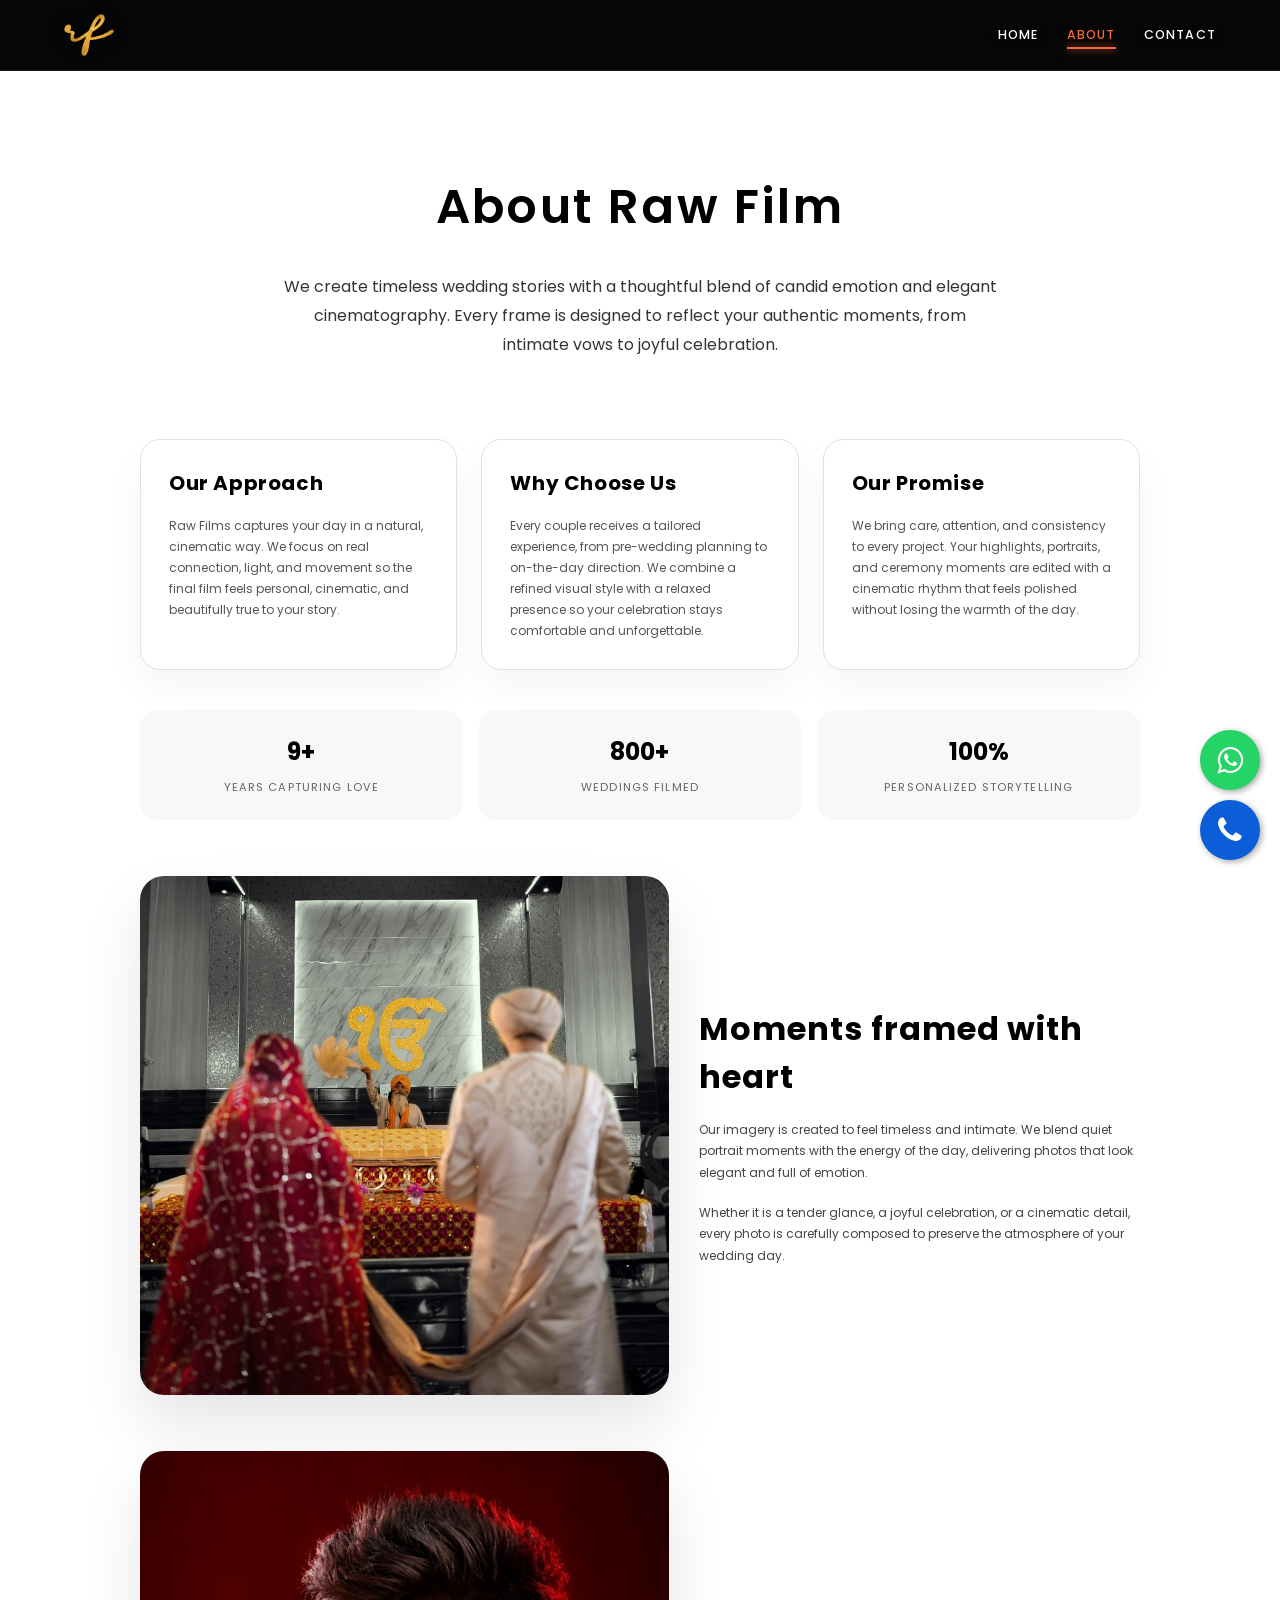
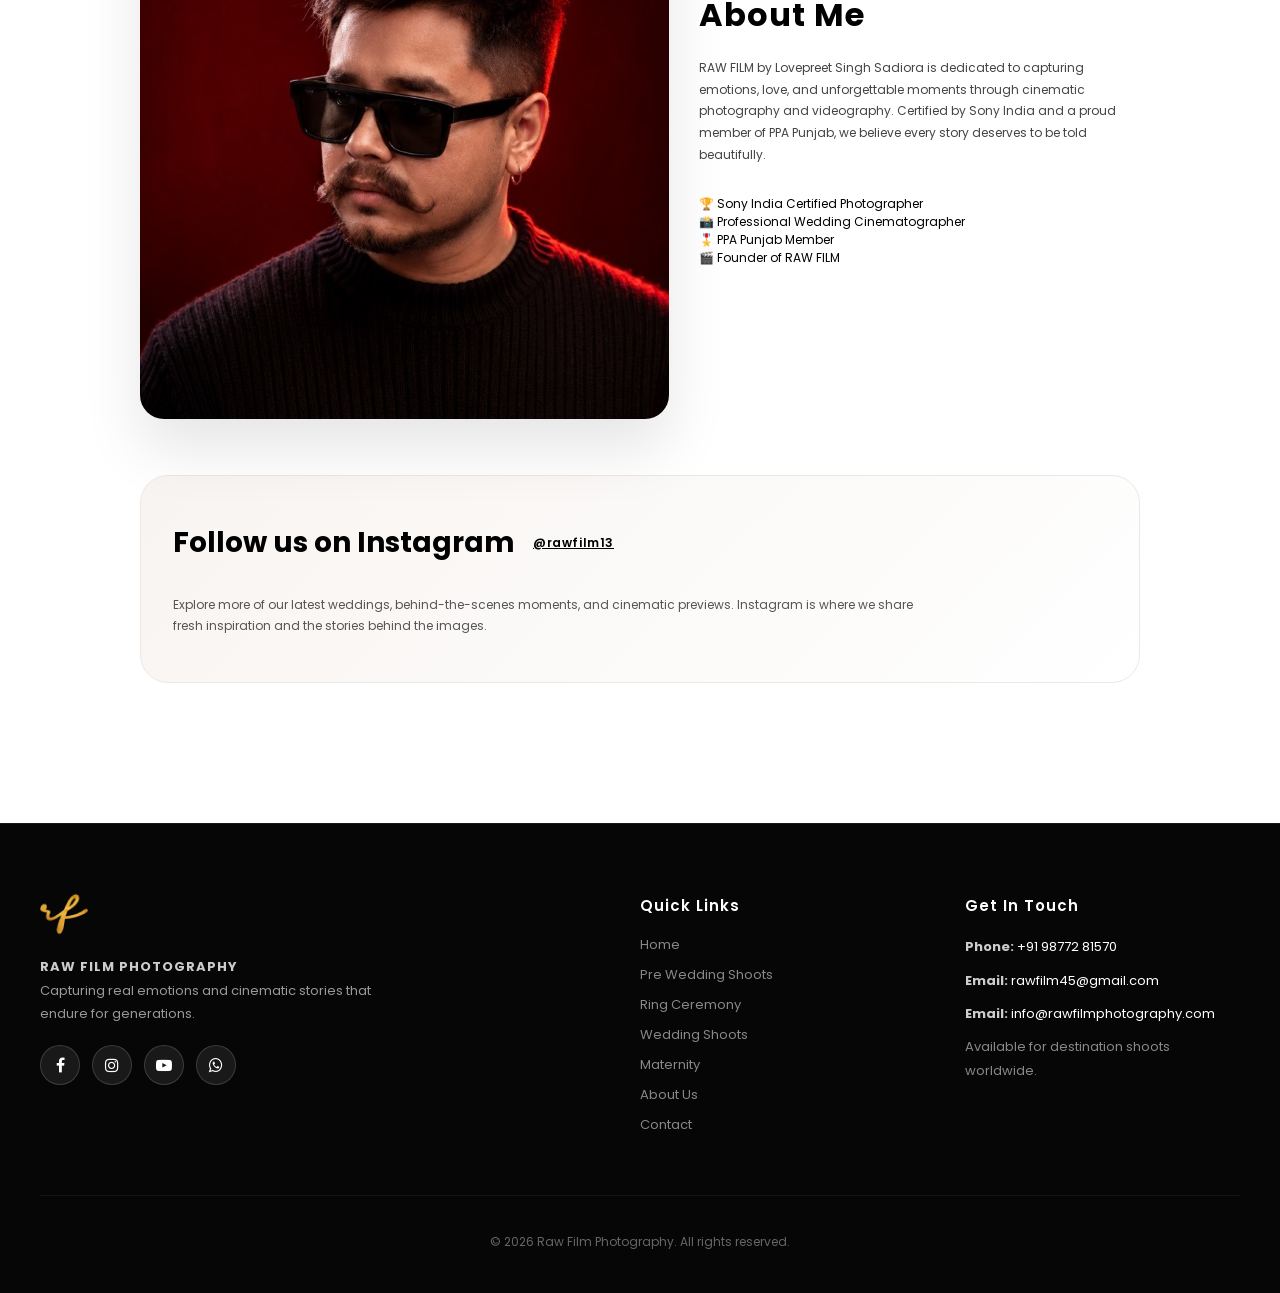
==== about.html @ 1a23ab79 "Update website with responsive design, modular header, footer and booking form" ====
<!DOCTYPE html>
<html lang="en">

<head>
    <meta charset="UTF-8">
    <meta name="viewport" content="width=device-width, initial-scale=1.0">
    <title>About</title>

    <link rel="stylesheet" href="/css/details.css">
    <link rel="stylesheet" href="https://cdnjs.cloudflare.com/ajax/libs/font-awesome/4.7.0/css/font-awesome.min.css" crossorigin="anonymous">
    <style>
        main {
            margin: 0 auto;
            max-width: 1000px;
            padding: 40px 20px 80px;
        }

        header nav {
            display: flex;
            justify-content: space-between;
        }

        .hero {
            display: grid;
            gap: 30px;
            padding: 60px 0 40px;
            text-align: center;
        }

        .hero h1 {
            margin: 0;
            font-size: 3rem;
            letter-spacing: 0.05em;
        }

        .hero p {
            max-width: 720px;
            margin: 0 auto;
            font-size: 1rem;
            line-height: 1.8;
            color: #333;
        }

        .hero strong {
            color: #000;
        }

        .about-grid {
            display: grid;
            gap: 24px;
            grid-template-columns: repeat(auto-fit, minmax(250px, 1fr));
            margin-top: 40px;
        }

        .card {
            border: 1px solid #e2e2e2;
            border-radius: 20px;
            padding: 28px;
            background: #fff;
            box-shadow: 0 18px 40px rgb(0 0 0 / 4%);
        }

        .card h2 {
            margin-top: 0;
            font-size: 1.25rem;
            letter-spacing: 0.03em;
        }

        .card p {
            margin: 16px 0 0;
            color: #555;
            line-height: 1.75;
        }

        .stats {
            display: grid;
            gap: 16px;
            grid-template-columns: repeat(3, minmax(80px, 1fr));
            margin-top: 40px;
        }

        .stat {
            background: #f8f8f8;
            border-radius: 18px;
            padding: 24px 18px;
            text-align: center;
        }

        .stat strong {
            display: block;
            font-size: 1.5rem;
            color: #000;
        }

        .stat span {
            display: block;
            margin-top: 10px;
            color: #666;
            text-transform: uppercase;
            letter-spacing: 0.1em;
            font-size: 0.7rem;
        }

        .photo-highlight {
            display: grid;
            gap: 30px;
            align-items: center;
            grid-template-columns: 1.2fr 1fr;
            margin-top: 56px;
        }

        .photo-highlight img {
            width: 100%;
            border-radius: 24px;
            object-fit: cover;
            min-height: 420px;
            box-shadow: 0 30px 60px rgb(0 0 0 / 10%);
        }

        .photo-copy {
            display: grid;
            gap: 18px;
        }

        .photo-copy h2 {
            margin: 0;
            font-size: 2rem;
            letter-spacing: 0.03em;
        }

        .photo-copy p {
            margin: 0;
            color: #444;
            line-height: 1.8;
        }

        .instagram {
            display: grid;
            gap: 30px;
            padding: 46px 32px;
            margin-top: 56px;
            border-radius: 28px;
            background: linear-gradient(135deg, #f8f4f1 0%, #fff 100%);
            border: 1px solid #ece8e4;
        }

        .instagram .insta-header {
            display: flex;
            gap: 18px;
            align-items: center;
            flex-wrap: wrap;
        }

        .instagram .insta-header h2 {
            margin: 0;
            font-size: 1.75rem;
        }

        .instagram .insta-header a {
            color: #000;
            font-weight: 600;
            letter-spacing: 0.05em;
        }

        .instagram p {
            margin: 0;
            color: #555;
            line-height: 1.75;
            max-width: 760px;
        }

        @media (max-width: 900px) {
            .photo-highlight {
                grid-template-columns: 1fr;
            }
        }

        @media (max-width: 720px) {
            .hero h1 {
                font-size: 2.4rem;
            }
        }
    </style>
</head>

<body>
    <!-- Global Header Component (Single Line) -->
    <div id="site-header"></div>
    <script src="/header.js"></script>

    <main>
        <section class="hero">
            <h1>About Raw Film</h1>
            <p>We create timeless wedding stories with a thoughtful blend of candid emotion and elegant cinematography.
                Every frame is designed to reflect your authentic moments, from intimate vows to joyful celebration.</p>
        </section>

        <div class="about-grid">
            <article class="card">
                <h2>Our Approach</h2>
                <p>Raw Films captures your day in a natural, cinematic way. We focus on real connection, light, and
                    movement so the final film feels personal, cinematic, and beautifully true to your story.</p>
            </article>
            <article class="card">
                <h2>Why Choose Us</h2>
                <p>Every couple receives a tailored experience, from pre-wedding planning to on-the-day direction. We
                    combine a refined visual style with a relaxed presence so your celebration stays comfortable and
                    unforgettable.</p>
            </article>
            <article class="card">
                <h2>Our Promise</h2>
                <p>We bring care, attention, and consistency to every project. Your highlights, portraits, and ceremony
                    moments are edited with a cinematic rhythm that feels polished without losing the warmth of the day.
                </p>
            </article>
        </div>

        <section class="stats">
            <div class="stat">
                <strong>9+</strong>
                <span>Years capturing love</span>
            </div>
            <div class="stat">
                <strong>800+</strong>
                <span>Weddings filmed</span>
            </div>
            <div class="stat">
                <strong>100%</strong>
                <span>Personalized storytelling</span>
            </div>
        </section>

        <section class="photo-highlight">
            <img src="/image/about.jpeg" alt="Wedding photography highlight">
            <div class="photo-copy">
                <h2>Moments framed with heart</h2>
                <p>Our imagery is created to feel timeless and intimate. We blend quiet portrait moments with the energy
                    of the day, delivering photos that look elegant and full of emotion.</p>
                <p>Whether it is a tender glance, a joyful celebration, or a cinematic detail, every photo is carefully
                    composed to preserve the atmosphere of your wedding day.</p>
            </div>
        </section>
        <section class="photo-highlight">
            <img src="/image/me.jpeg" alt="Me">
            <div class="photo-copy">
                <h2>About Me</h2>
                <p>RAW FILM by Lovepreet Singh Sadiora is dedicated to capturing emotions, love, and unforgettable
                    moments through cinematic photography and videography. Certified by Sony India and a proud member of
                    PPA Punjab, we believe every story deserves to be told beautifully.</p>
                <ul style="list-style-type: none; padding: 0;">
                    <li>🏆 Sony India Certified Photographer</li>
                    <li>📸 Professional Wedding Cinematographer</li>
                    <li>🎖️ PPA Punjab Member</li>
                    <li>🎬 Founder of RAW FILM</li>
                </ul>
            </div>
        </section>

        <section class="instagram">
            <div class="insta-header">
                <h2>Follow us on Instagram</h2>
                <a href="https://www.instagram.com/rawfilm13" target="_blank" rel="noreferrer">@rawfilm13</a>
            </div>
            <p>Explore more of our latest weddings, behind-the-scenes moments, and cinematic previews. Instagram is
                where we share fresh inspiration and the stories behind the images.</p>
        </section>
    </main>

    <!-- Global Footer Component (Single Line) -->
    <div id="site-footer"></div>
    <script src="/footer.js"></script>
</body>

</html>
---- css/details.css ----
@import url('https://fonts.googleapis.com/css2?family=Poppins:ital,wght@0,100;0,200;0,300;0,400;0,500;0,600;0,700;0,800;0,900;1,100;1,200;1,300;1,400;1,500;1,600;1,700;1,800;1,900&display=swap');

body {
    margin: 0;
    color: black;
    font-family: Poppins;
    font-size: 12px;
}

/* Global Header is styled dynamically by header.js */

main {
    margin: 0px 20px;
}

main h1 {
    text-align: center;
    font-size: 35px;
    font-weight: 600;
}

main .photos {
    columns: 3 300px;
}

main .photos img {
    width: 100%;
    margin-bottom: 1em;
}

/* Footer */
.site-footer {
    background-color: #060606;
    border-top: 1px solid rgba(255, 255, 255, 0.08);
    color: #888;
    padding: 70px 20px 30px;
    position: relative;
    z-index: 10;
    margin-top: 60px;
}

.footer-container {
    max-width: 1200px;
    margin: 0 auto;
    display: grid;
    grid-template-columns: 2fr 1fr 1fr;
    gap: 50px;
    margin-bottom: 50px;
}

.footer-logo {
    height: 40px;
    margin-bottom: 16px;
    mix-blend-mode: normal;
}

.footer-tagline {
    line-height: 1.7;
    font-size: 13px;
    max-width: 360px;
    color: #999;
}

.footer-tagline strong {
    color: #fff;
    letter-spacing: 1px;
}

.footer-col h4 {
    color: #fff;
    font-size: 15px;
    letter-spacing: 1px;
    margin: 0 0 18px;
    font-weight: 600;
}

.footer-col ul {
    list-style: none;
    padding: 0;
    margin: 0;
}

.footer-col ul li {
    margin-bottom: 10px;
}

.footer-col ul li a {
    color: #888;
    text-decoration: none;
    font-size: 13px;
    transition: color 0.2s ease;
}

.footer-col ul li a:hover {
    color: #f1683a;
}

.footer-col p {
    font-size: 13px;
    line-height: 1.8;
    margin: 0 0 10px;
}

.footer-col p strong {
    color: #ccc;
}

.footer-socials {
    display: flex;
    align-items: center;
    gap: 12px;
    margin-top: 20px;
}

.footer-socials a {
    display: inline-flex;
    align-items: center;
    justify-content: center;
    width: 38px;
    height: 38px;
    background: rgba(255, 255, 255, 0.08);
    border: 1px solid rgba(255, 255, 255, 0.15);
    border-radius: 50%;
    color: #ffffff;
    font-size: 16px;
    text-decoration: none;
    transition: all 0.3s ease;
}

.footer-socials a:hover {
    background: #f1683a;
    border-color: #f1683a;
    color: #ffffff;
    transform: translateY(-3px);
    box-shadow: 0 6px 15px rgba(241, 104, 58, 0.45);
}

.footer-bottom {
    max-width: 1200px;
    margin: 0 auto;
    padding-top: 25px;
    border-top: 1px solid rgba(255, 255, 255, 0.05);
    text-align: center;
    font-size: 12px;
    color: #666;
}

@media (max-width: 768px) {
    /* Footer Mobile Centered */
    .site-footer {
        text-align: center;
    }
    .footer-container {
        grid-template-columns: 1fr;
        gap: 35px;
        text-align: center;
    }
    .footer-col {
        display: flex;
        flex-direction: column;
        align-items: center;
        text-align: center;
    }
    .footer-logo {
        margin: 0 auto 16px;
    }
    .footer-tagline {
        margin: 0 auto;
        text-align: center;
    }
    .footer-socials {
        justify-content: center;
        margin: 16px auto 0;
    }
    .footer-col ul {
        text-align: center;
        padding: 0;
    }
    .footer-col ul li {
        text-align: center;
    }
    .footer-col p {
        text-align: center;
    }
    .footer-bottom {
        text-align: center;
    }

    .float {
        width: 52px;
        height: 52px;
        font-size: 26px;
        right: 16px;
    }
    .float-whatsapp {
        bottom: 95px;
    }
    .float-call {
        bottom: 30px;
    }
    .my-float {
        line-height: 52px;
    }
}

/* Floating Action Buttons */
.float {
    position: fixed;
    right: 20px;
    width: 60px;
    height: 60px;
    border-radius: 50%;
    text-align: center;
    font-size: 30px;
    background: #25d366;
    box-shadow: 2px 2px 6px rgba(0, 0, 0, 0.35);
    z-index: 99999;
    display: flex;
    align-items: center;
    justify-content: center;
    text-decoration: none;
}

.float i {
    color: #ffffff !important;
}

.float-whatsapp {
    bottom: 110px;
    background: #25d366;
}

.float-call {
    bottom: 40px;
    background: #0b5ed7;
}

.my-float {
    line-height: 60px;
}

.bounce {
    animation: bounce 2s infinite;
}

@keyframes bounce {
    0%, 20%, 50%, 80%, 100% {
        transform: translateY(0);
    }
    40% {
        transform: translateY(-16px);
    }
    60% {
        transform: translateY(-10px);
    }
}
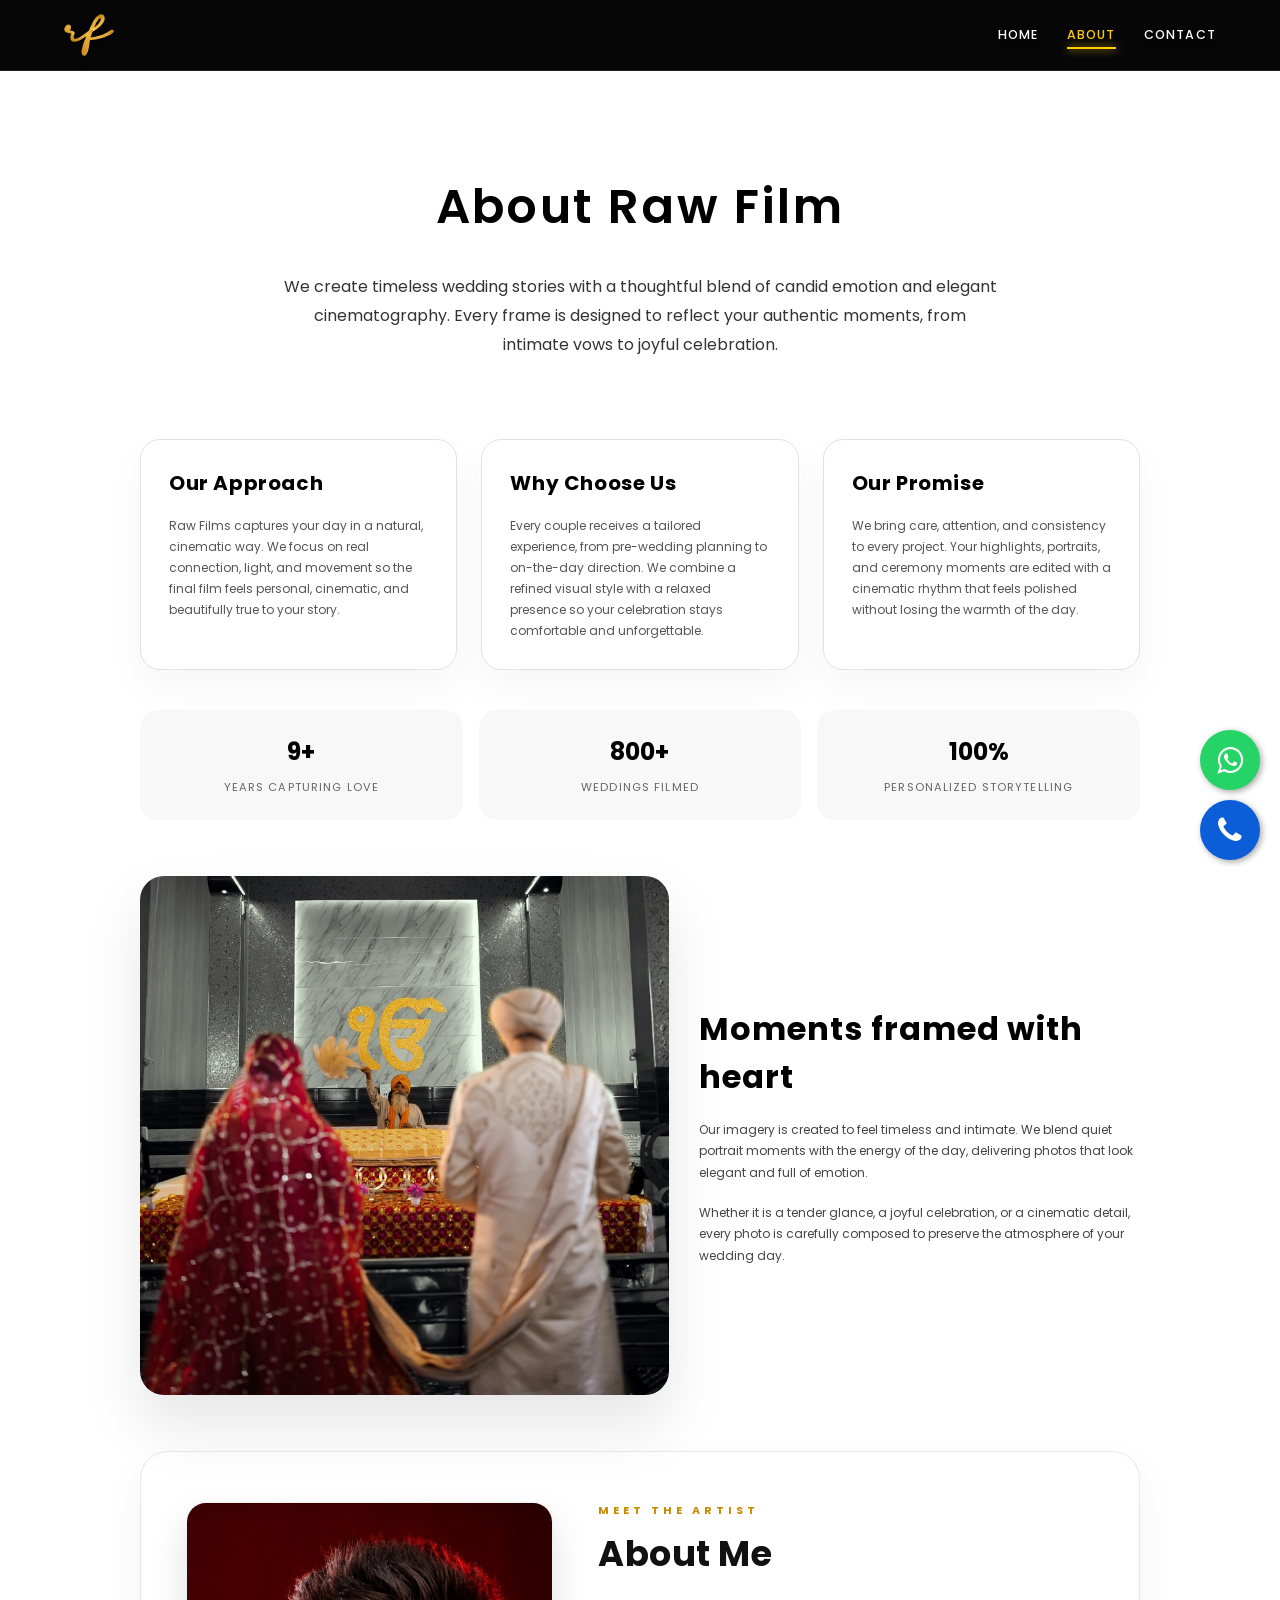
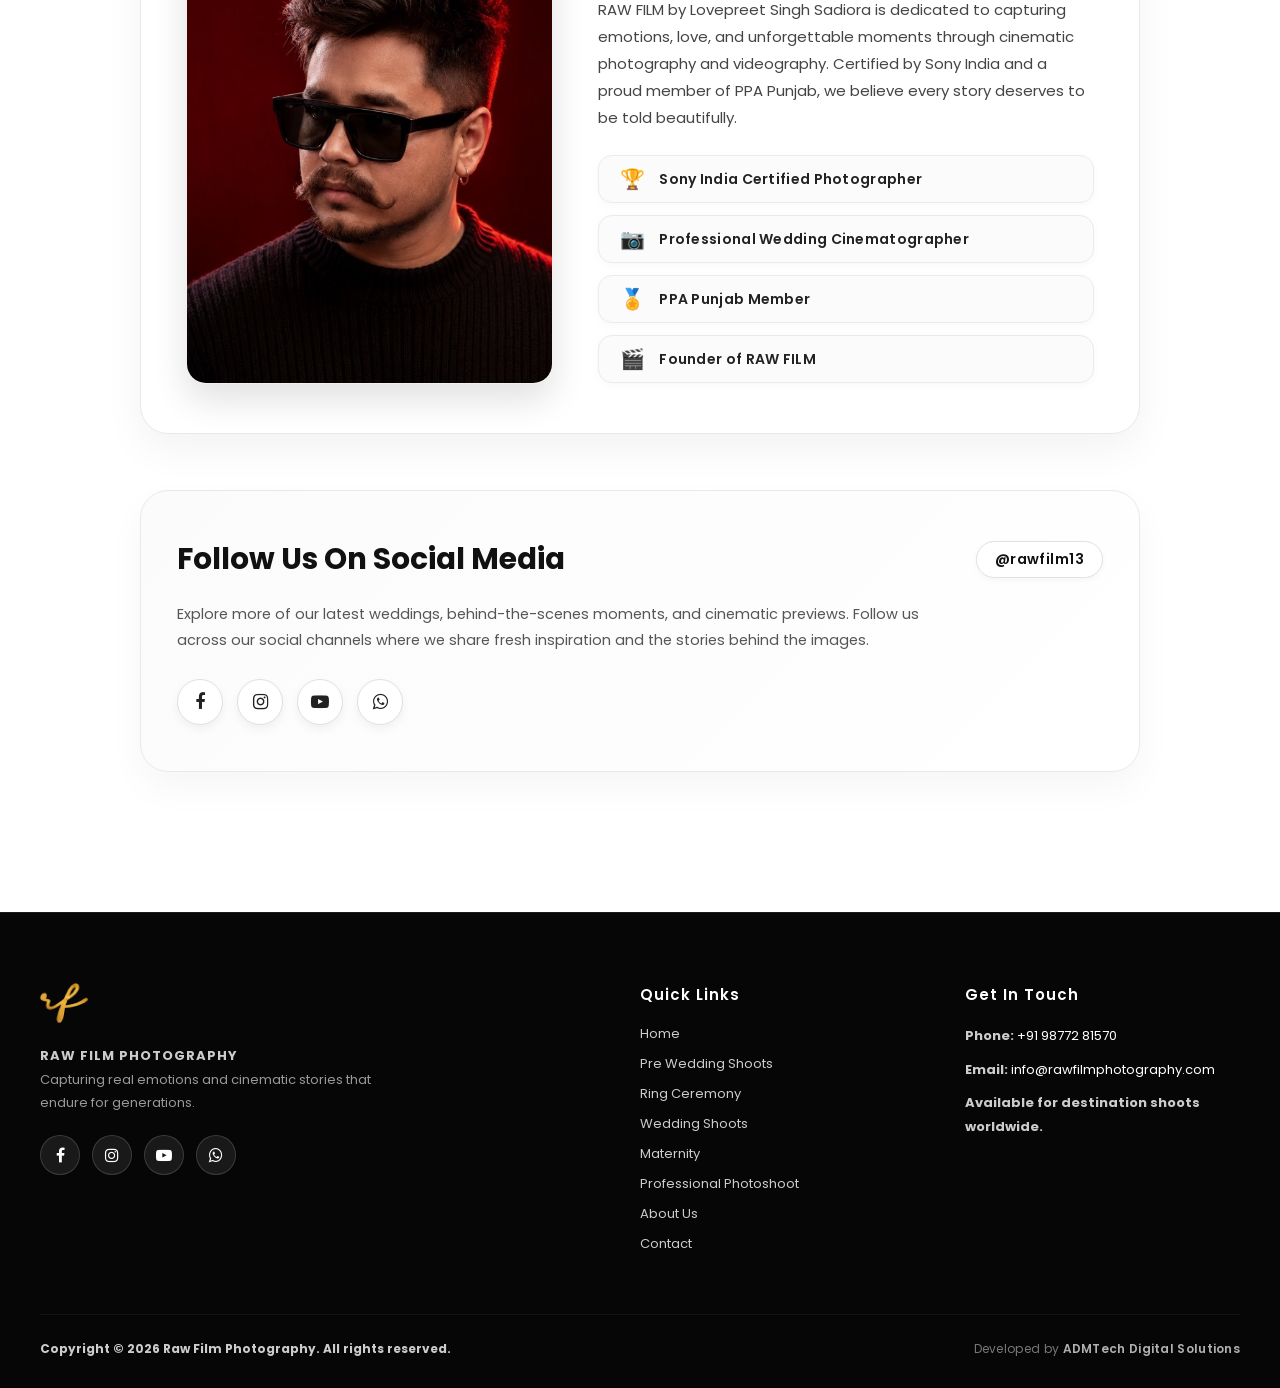
==== commit ecad5532: "Update website: golden theme, portfolio photoshoot section, video teaser, and compressed galleries" ====
--- a/about.html
+++ b/about.html
@@ -134,50 +134,299 @@
             line-height: 1.8;
         }
 
-        .instagram {
-            display: grid;
-            gap: 30px;
-            padding: 46px 32px;
+        .social-media-section {
+            display: grid;
+            gap: 20px;
+            padding: 46px 36px;
             margin-top: 56px;
             border-radius: 28px;
-            background: linear-gradient(135deg, #f8f4f1 0%, #fff 100%);
+            background: linear-gradient(135deg, #fbfbfb 0%, #ffffff 100%);
             border: 1px solid #ece8e4;
-        }
-
-        .instagram .insta-header {
+            box-shadow: 0 16px 36px rgba(0, 0, 0, 0.04);
+        }
+
+        .social-media-section .social-header {
             display: flex;
             gap: 18px;
             align-items: center;
+            justify-content: space-between;
             flex-wrap: wrap;
         }
 
-        .instagram .insta-header h2 {
+        .social-media-section .social-header h2 {
             margin: 0;
-            font-size: 1.75rem;
-        }
-
-        .instagram .insta-header a {
+            font-size: 1.85rem;
+            font-weight: 700;
+            color: #111;
+        }
+
+        .social-media-section .social-header .insta-handle {
+            color: #111;
+            font-weight: 600;
+            font-size: 14px;
+            letter-spacing: 0.03em;
+            padding: 7px 18px;
+            background: #ffffff;
+            border: 1.5px solid #e2e2e2;
+            border-radius: 25px;
+            text-decoration: none;
+            transition: all 0.25s ease;
+            box-shadow: 0 2px 6px rgba(0, 0, 0, 0.04);
+        }
+
+        .social-media-section .social-header .insta-handle:hover {
+            border-color: #ffcc00;
             color: #000;
-            font-weight: 600;
-            letter-spacing: 0.05em;
-        }
-
-        .instagram p {
+            box-shadow: 0 4px 14px rgba(255, 204, 0, 0.25);
+            transform: translateY(-2px);
+        }
+
+        .social-media-section p {
             margin: 0;
             color: #555;
-            line-height: 1.75;
+            line-height: 1.8;
+            font-size: 14.5px;
             max-width: 760px;
+        }
+
+        .social-links-row {
+            display: flex;
+            align-items: center;
+            gap: 14px;
+            margin-top: 6px;
+        }
+
+        .social-links-row a {
+            display: inline-flex;
+            align-items: center;
+            justify-content: center;
+            width: 44px;
+            height: 44px;
+            background: #ffffff;
+            border: 1.5px solid #e0e0e0;
+            border-radius: 50%;
+            color: #222222;
+            font-size: 18px;
+            text-decoration: none;
+            box-shadow: 0 4px 10px rgba(0, 0, 0, 0.05);
+            transition: all 0.3s ease;
+        }
+
+        .social-links-row a:hover {
+            background: #ffcc00;
+            border-color: #ffcc00;
+            color: #000000;
+            transform: translateY(-3px);
+            box-shadow: 0 8px 18px rgba(255, 204, 0, 0.35);
+        }
+
+        /* About Me Section (Adapted for About Page Light Background) */
+        .about-me-section {
+            background: #ffffff;
+            border: 1px solid #e8e8e8;
+            border-radius: 28px;
+            padding: 50px 45px;
+            margin: 56px auto 40px;
+            box-shadow: 0 16px 40px rgba(0, 0, 0, 0.05);
+        }
+
+        .about-me-grid {
+            display: grid;
+            grid-template-columns: 1fr 1.35fr;
+            gap: 45px;
+            align-items: center;
+        }
+
+        .about-me-img-wrapper {
+            border-radius: 20px;
+            overflow: hidden;
+            height: 100%;
+            min-height: 400px;
+            max-height: 480px;
+            box-shadow: 0 16px 35px rgba(0, 0, 0, 0.12);
+            border: 1px solid rgba(0, 0, 0, 0.06);
+        }
+
+        .about-me-img-wrapper img {
+            width: 100%;
+            height: 100%;
+            object-fit: cover;
+            display: block;
+            filter: brightness(95%);
+        }
+
+        .about-me-content .sub-title {
+            color: #c88a00;
+            letter-spacing: 4px;
+            font-size: 11px;
+            font-weight: 700;
+            text-transform: uppercase;
+            display: block;
+            margin-bottom: 8px;
+        }
+
+        .about-me-content h2 {
+            font-size: 2.2rem;
+            font-weight: 700;
+            color: #111111;
+            margin: 0 0 16px;
+            letter-spacing: 0.5px;
+        }
+
+        .about-me-content .about-bio {
+            color: #444;
+            font-size: 15px;
+            line-height: 1.8;
+            margin: 0 0 24px;
+        }
+
+        .about-badges {
+            list-style: none;
+            padding: 0;
+            margin: 0;
+            display: flex;
+            flex-direction: column;
+            gap: 12px;
+        }
+
+        .about-badges li {
+            display: flex;
+            align-items: center;
+            justify-content: flex-start;
+            text-align: left;
+            gap: 14px;
+            background: #fbfbfb;
+            border: 1px solid #ebebeb;
+            padding: 13px 20px;
+            border-radius: 14px;
+            box-shadow: 0 2px 8px rgba(0, 0, 0, 0.03);
+            transition: transform 0.25s ease, border-color 0.25s ease, background 0.25s ease, box-shadow 0.25s ease;
+            box-sizing: border-box;
+        }
+
+        .about-badges li:hover {
+            transform: translateX(4px);
+            background: #ffffff;
+            border-color: #ffcc00;
+            box-shadow: 0 6px 18px rgba(255, 204, 0, 0.25);
+        }
+
+        .about-badges .badge-icon {
+            font-size: 20px;
+            line-height: 1;
+            display: flex;
+            align-items: center;
+            justify-content: center;
+            width: 26px;
+            flex-shrink: 0;
+        }
+
+        .about-badges .badge-text {
+            font-size: 14px;
+            font-weight: 600;
+            color: #222;
+            line-height: 1.35;
+            letter-spacing: 0.3px;
+            text-align: left;
         }
 
         @media (max-width: 900px) {
             .photo-highlight {
                 grid-template-columns: 1fr;
             }
+
+            .about-me-grid {
+                grid-template-columns: 1fr;
+                gap: 32px;
+            }
+
+            .about-me-section {
+                padding: 35px 20px;
+                margin-bottom: 40px;
+                text-align: center;
+            }
+
+            .about-me-img-wrapper {
+                min-height: 280px;
+                max-height: 380px;
+                max-width: 400px;
+                margin: 0 auto;
+            }
+
+            .about-me-content {
+                text-align: center;
+            }
+
+            .about-me-content .sub-title {
+                text-align: center;
+                margin: 0 auto 8px;
+            }
+
+            .about-me-content h2 {
+                font-size: 1.85rem;
+                text-align: center;
+                margin: 0 auto 16px;
+            }
+
+            .about-me-content .about-bio {
+                text-align: center;
+                margin: 0 auto 24px;
+                font-size: 14.5px;
+            }
+
+            .about-badges {
+                max-width: 440px;
+                margin: 0 auto;
+                width: 100%;
+            }
+
+            .about-badges li {
+                justify-content: flex-start;
+                text-align: left;
+            }
         }
 
         @media (max-width: 720px) {
             .hero h1 {
                 font-size: 2.4rem;
+            }
+
+            .social-media-section {
+                padding: 35px 20px;
+                text-align: center;
+            }
+
+            .social-media-section .social-header {
+                justify-content: center;
+                text-align: center;
+            }
+
+            .social-links-row {
+                justify-content: center;
+            }
+        }
+
+        @media (max-width: 480px) {
+            .about-me-content h2 {
+                font-size: 1.6rem !important;
+            }
+
+            .about-badges {
+                max-width: 100%;
+            }
+
+            .about-badges li {
+                padding: 12px 14px;
+                gap: 12px;
+            }
+
+            .about-badges .badge-icon {
+                font-size: 18px;
+                width: 22px;
+            }
+
+            .about-badges .badge-text {
+                font-size: 13px;
             }
         }
     </style>
@@ -240,29 +489,52 @@
                     composed to preserve the atmosphere of your wedding day.</p>
             </div>
         </section>
-        <section class="photo-highlight">
-            <img src="/image/me.jpeg" alt="Me">
-            <div class="photo-copy">
-                <h2>About Me</h2>
-                <p>RAW FILM by Lovepreet Singh Sadiora is dedicated to capturing emotions, love, and unforgettable
-                    moments through cinematic photography and videography. Certified by Sony India and a proud member of
-                    PPA Punjab, we believe every story deserves to be told beautifully.</p>
-                <ul style="list-style-type: none; padding: 0;">
-                    <li>🏆 Sony India Certified Photographer</li>
-                    <li>📸 Professional Wedding Cinematographer</li>
-                    <li>🎖️ PPA Punjab Member</li>
-                    <li>🎬 Founder of RAW FILM</li>
-                </ul>
+        <!-- About Me Section -->
+        <section class="about-me-section">
+            <div class="about-me-grid">
+                <div class="about-me-img-wrapper">
+                    <img src="/image/me.jpeg" alt="Lovepreet Singh Sadiora - Raw Film" loading="lazy">
+                </div>
+                <div class="about-me-content">
+                    <span class="sub-title">MEET THE ARTIST</span>
+                    <h2>About Me</h2>
+                    <p class="about-bio">
+                        RAW FILM by Lovepreet Singh Sadiora is dedicated to capturing emotions, love, and unforgettable moments through cinematic photography and videography. Certified by Sony India and a proud member of PPA Punjab, we believe every story deserves to be told beautifully.
+                    </p>
+                    <ul class="about-badges">
+                        <li>
+                            <span class="badge-icon">🏆</span>
+                            <span class="badge-text">Sony India Certified Photographer</span>
+                        </li>
+                        <li>
+                            <span class="badge-icon">📷</span>
+                            <span class="badge-text">Professional Wedding Cinematographer</span>
+                        </li>
+                        <li>
+                            <span class="badge-icon">🏅</span>
+                            <span class="badge-text">PPA Punjab Member</span>
+                        </li>
+                        <li>
+                            <span class="badge-icon">🎬</span>
+                            <span class="badge-text">Founder of RAW FILM</span>
+                        </li>
+                    </ul>
+                </div>
             </div>
         </section>
 
-        <section class="instagram">
-            <div class="insta-header">
-                <h2>Follow us on Instagram</h2>
-                <a href="https://www.instagram.com/rawfilm13" target="_blank" rel="noreferrer">@rawfilm13</a>
-            </div>
-            <p>Explore more of our latest weddings, behind-the-scenes moments, and cinematic previews. Instagram is
-                where we share fresh inspiration and the stories behind the images.</p>
+        <section class="social-media-section">
+            <div class="social-header">
+                <h2>Follow Us On Social Media</h2>
+                <a href="https://www.instagram.com/rawfilm13" target="_blank" rel="noreferrer" class="insta-handle">@rawfilm13</a>
+            </div>
+            <p>Explore more of our latest weddings, behind-the-scenes moments, and cinematic previews. Follow us across our social channels where we share fresh inspiration and the stories behind the images.</p>
+            <div class="social-links-row">
+                <a href="https://www.facebook.com/lucky.singh.261176" target="_blank" rel="noreferrer" aria-label="Facebook"><i class="fa fa-facebook"></i></a>
+                <a href="https://www.instagram.com/rawfilm13" target="_blank" rel="noreferrer" aria-label="Instagram"><i class="fa fa-instagram"></i></a>
+                <a href="https://www.youtube.com/@rawfilm13" target="_blank" rel="noreferrer" aria-label="YouTube"><i class="fa fa-youtube-play"></i></a>
+                <a href="https://wa.me/+919877281570" target="_blank" rel="noreferrer" aria-label="WhatsApp"><i class="fa fa-whatsapp"></i></a>
+            </div>
         </section>
     </main>
 
--- a/css/details.css
+++ b/css/details.css
@@ -92,7 +92,7 @@
 }
 
 .footer-col ul li a:hover {
-    color: #f1683a;
+    color: #ffcc00;
 }
 
 .footer-col p {
@@ -128,11 +128,11 @@
 }
 
 .footer-socials a:hover {
-    background: #f1683a;
-    border-color: #f1683a;
-    color: #ffffff;
+    background: #ffcc00;
+    border-color: #ffcc00;
+    color: #000000;
     transform: translateY(-3px);
-    box-shadow: 0 6px 15px rgba(241, 104, 58, 0.45);
+    box-shadow: 0 6px 15px rgba(255, 204, 0, 0.45);
 }
 
 .footer-bottom {
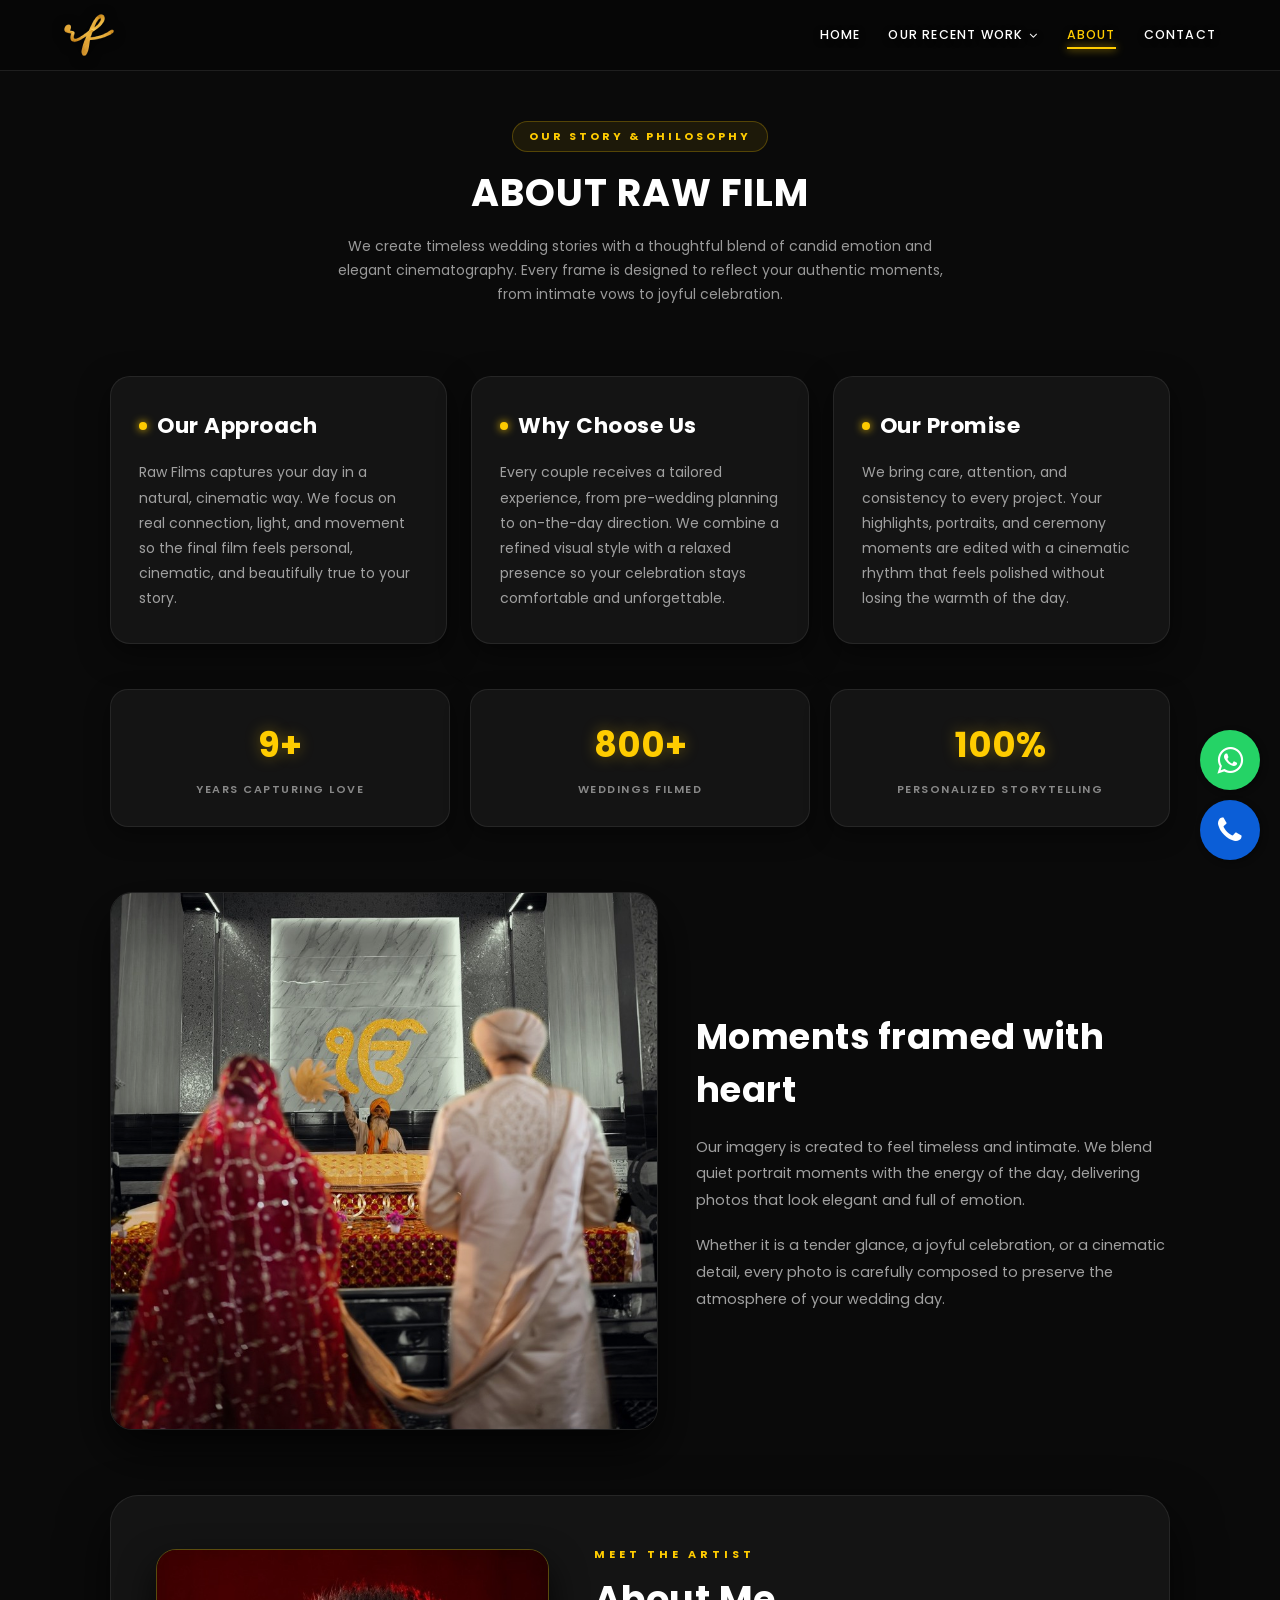
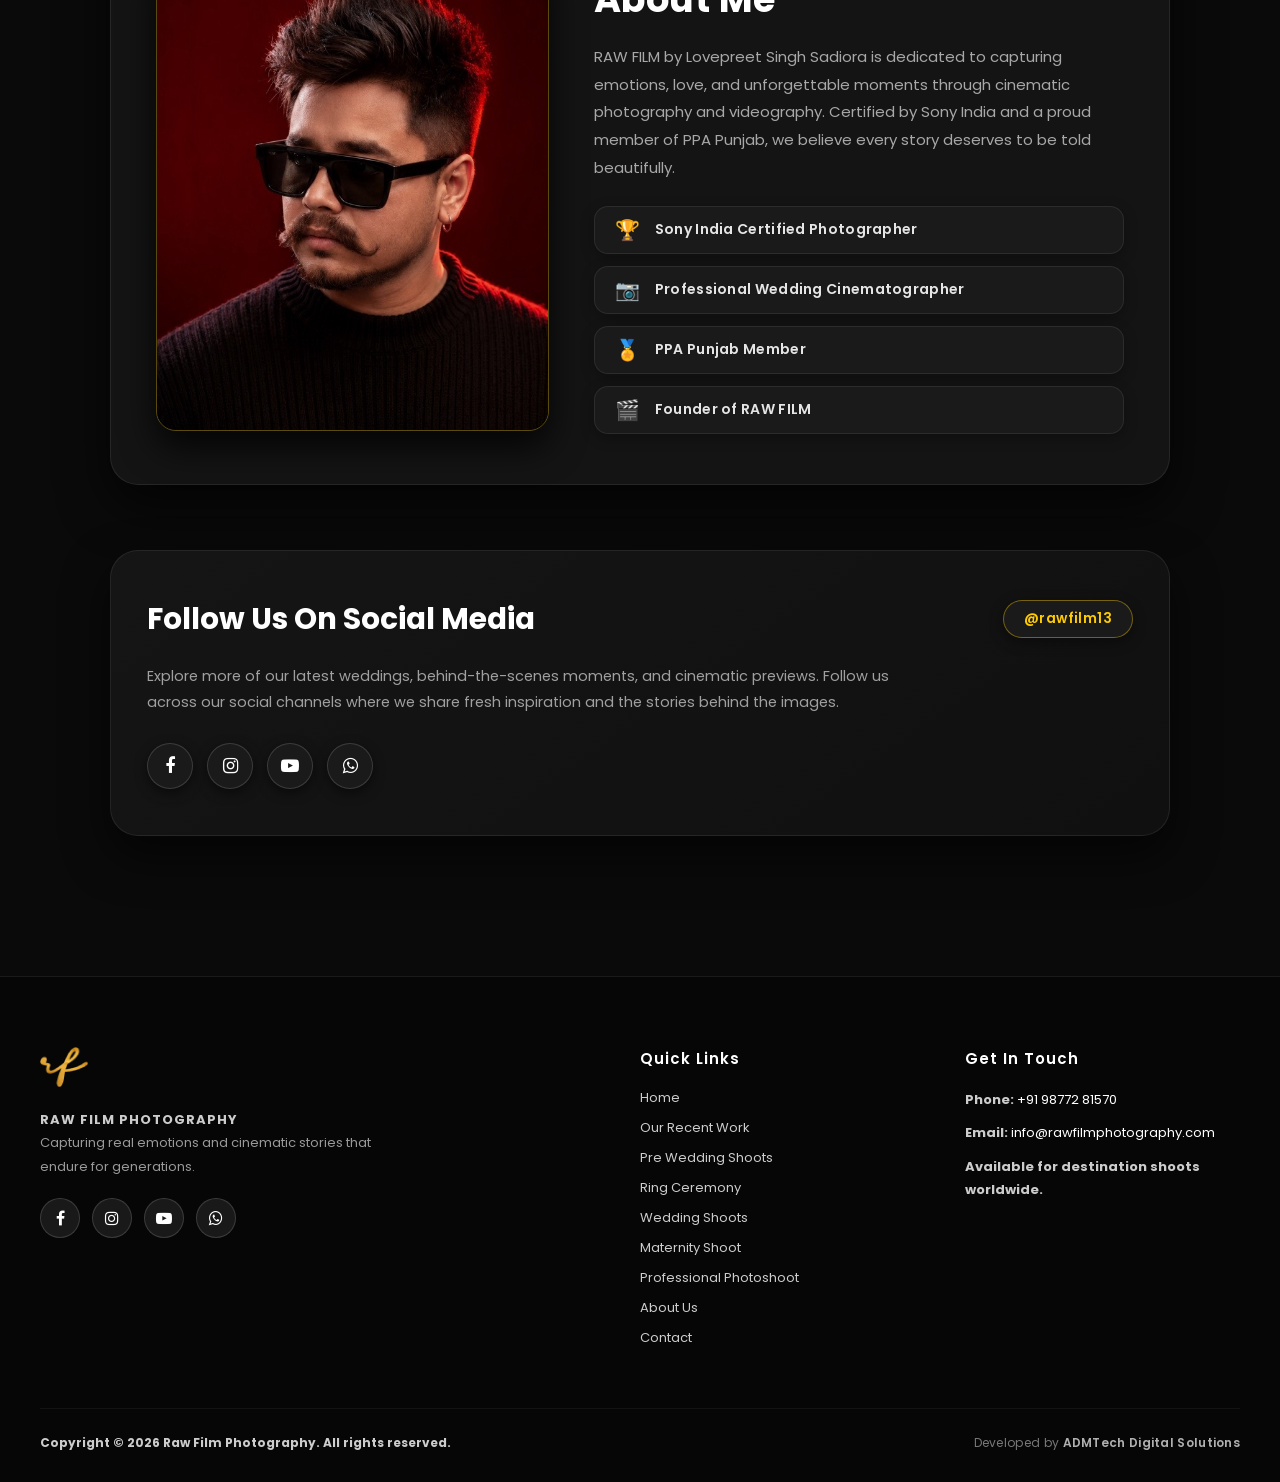
==== commit da877dea: "Convert about and contact pages to luxury dark theme" ====
--- a/about.html
+++ b/about.html
@@ -4,230 +4,168 @@
 <head>
     <meta charset="UTF-8">
     <meta name="viewport" content="width=device-width, initial-scale=1.0">
-    <title>About</title>
-
-    <link rel="stylesheet" href="/css/details.css">
+    <title>About Us | RAW FILM Photography</title>
+    <meta name="description" content="Discover the story of RAW FILM by Lovepreet Singh Sadiora. Sony India Certified luxury wedding photographer and cinematographer based in Punjab.">
+    <link rel="canonical" href="https://rawfilmphotography.com/about.html">
+
+    <!-- Stylesheets with Cache Buster -->
+    <link rel="stylesheet" href="/css/details.css?v=3.0">
     <link rel="stylesheet" href="https://cdnjs.cloudflare.com/ajax/libs/font-awesome/4.7.0/css/font-awesome.min.css" crossorigin="anonymous">
+
     <style>
-        main {
+        /* Instant Guaranteed Dark Theme */
+        body {
+            background-color: #0a0a0a !important;
+            color: #f0f0f0 !important;
+            margin: 0;
+            overflow-x: hidden;
+            font-family: 'Poppins', sans-serif;
+        }
+
+        .about-main {
             margin: 0 auto;
-            max-width: 1000px;
-            padding: 40px 20px 80px;
-        }
-
-        header nav {
-            display: flex;
-            justify-content: space-between;
-        }
-
-        .hero {
-            display: grid;
-            gap: 30px;
-            padding: 60px 0 40px;
-            text-align: center;
-        }
-
-        .hero h1 {
-            margin: 0;
-            font-size: 3rem;
-            letter-spacing: 0.05em;
-        }
-
-        .hero p {
-            max-width: 720px;
-            margin: 0 auto;
-            font-size: 1rem;
-            line-height: 1.8;
-            color: #333;
-        }
-
-        .hero strong {
-            color: #000;
+            max-width: 1100px;
+            padding: 10px 20px 80px;
+            box-sizing: border-box;
         }
 
         .about-grid {
             display: grid;
             gap: 24px;
-            grid-template-columns: repeat(auto-fit, minmax(250px, 1fr));
-            margin-top: 40px;
+            grid-template-columns: repeat(auto-fit, minmax(280px, 1fr));
+            margin-top: 30px;
         }
 
         .card {
-            border: 1px solid #e2e2e2;
+            border: 1px solid rgba(255, 255, 255, 0.08);
             border-radius: 20px;
-            padding: 28px;
-            background: #fff;
-            box-shadow: 0 18px 40px rgb(0 0 0 / 4%);
+            padding: 32px 28px;
+            background: #141414;
+            box-shadow: 0 10px 30px rgba(0, 0, 0, 0.5);
+            transition: transform 0.35s ease, border-color 0.35s ease, box-shadow 0.35s ease;
+        }
+
+        .card:hover {
+            transform: translateY(-6px);
+            border-color: rgba(255, 204, 0, 0.45);
+            box-shadow: 0 18px 40px rgba(0, 0, 0, 0.8), 0 0 18px rgba(255, 204, 0, 0.2);
         }
 
         .card h2 {
             margin-top: 0;
-            font-size: 1.25rem;
-            letter-spacing: 0.03em;
+            font-size: 1.35rem;
+            letter-spacing: 0.5px;
+            color: #ffffff;
+            display: flex;
+            align-items: center;
+            gap: 10px;
+        }
+
+        .card h2::before {
+            content: '';
+            display: inline-block;
+            width: 8px;
+            height: 8px;
+            background: #ffcc00;
+            border-radius: 50%;
+            box-shadow: 0 0 8px #ffcc00;
         }
 
         .card p {
             margin: 16px 0 0;
-            color: #555;
-            line-height: 1.75;
-        }
-
+            color: #a0a0a0;
+            line-height: 1.8;
+            font-size: 14px;
+        }
+
+        /* Stats */
         .stats {
             display: grid;
-            gap: 16px;
-            grid-template-columns: repeat(3, minmax(80px, 1fr));
-            margin-top: 40px;
+            gap: 20px;
+            grid-template-columns: repeat(3, 1fr);
+            margin-top: 45px;
         }
 
         .stat {
-            background: #f8f8f8;
+            background: #141414;
+            border: 1px solid rgba(255, 255, 255, 0.08);
             border-radius: 18px;
-            padding: 24px 18px;
+            padding: 28px 18px;
             text-align: center;
+            box-shadow: 0 8px 24px rgba(0, 0, 0, 0.4);
+            transition: transform 0.3s ease, border-color 0.3s ease;
+        }
+
+        .stat:hover {
+            transform: translateY(-4px);
+            border-color: rgba(255, 204, 0, 0.4);
         }
 
         .stat strong {
             display: block;
-            font-size: 1.5rem;
-            color: #000;
+            font-size: 2.2rem;
+            font-weight: 700;
+            color: #ffcc00;
+            text-shadow: 0 0 15px rgba(255, 204, 0, 0.35);
         }
 
         .stat span {
             display: block;
             margin-top: 10px;
-            color: #666;
+            color: #888;
             text-transform: uppercase;
-            letter-spacing: 0.1em;
-            font-size: 0.7rem;
-        }
-
+            letter-spacing: 1.5px;
+            font-size: 11px;
+            font-weight: 600;
+        }
+
+        /* Photo Highlight */
         .photo-highlight {
             display: grid;
-            gap: 30px;
-            align-items: center;
-            grid-template-columns: 1.2fr 1fr;
-            margin-top: 56px;
+            gap: 40px;
+            align-items: center;
+            grid-template-columns: 1.15fr 1fr;
+            margin-top: 65px;
         }
 
         .photo-highlight img {
             width: 100%;
-            border-radius: 24px;
+            border-radius: 22px;
             object-fit: cover;
-            min-height: 420px;
-            box-shadow: 0 30px 60px rgb(0 0 0 / 10%);
+            min-height: 380px;
+            box-shadow: 0 20px 45px rgba(0, 0, 0, 0.75);
+            border: 1px solid rgba(255, 255, 255, 0.1);
+            filter: brightness(95%);
         }
 
         .photo-copy {
-            display: grid;
+            display: flex;
+            flex-direction: column;
             gap: 18px;
         }
 
         .photo-copy h2 {
             margin: 0;
-            font-size: 2rem;
-            letter-spacing: 0.03em;
+            font-size: 2.2rem;
+            color: #ffffff;
+            letter-spacing: 0.5px;
         }
 
         .photo-copy p {
             margin: 0;
-            color: #444;
-            line-height: 1.8;
-        }
-
-        .social-media-section {
-            display: grid;
-            gap: 20px;
-            padding: 46px 36px;
-            margin-top: 56px;
-            border-radius: 28px;
-            background: linear-gradient(135deg, #fbfbfb 0%, #ffffff 100%);
-            border: 1px solid #ece8e4;
-            box-shadow: 0 16px 36px rgba(0, 0, 0, 0.04);
-        }
-
-        .social-media-section .social-header {
-            display: flex;
-            gap: 18px;
-            align-items: center;
-            justify-content: space-between;
-            flex-wrap: wrap;
-        }
-
-        .social-media-section .social-header h2 {
-            margin: 0;
-            font-size: 1.85rem;
-            font-weight: 700;
-            color: #111;
-        }
-
-        .social-media-section .social-header .insta-handle {
-            color: #111;
-            font-weight: 600;
-            font-size: 14px;
-            letter-spacing: 0.03em;
-            padding: 7px 18px;
-            background: #ffffff;
-            border: 1.5px solid #e2e2e2;
-            border-radius: 25px;
-            text-decoration: none;
-            transition: all 0.25s ease;
-            box-shadow: 0 2px 6px rgba(0, 0, 0, 0.04);
-        }
-
-        .social-media-section .social-header .insta-handle:hover {
-            border-color: #ffcc00;
-            color: #000;
-            box-shadow: 0 4px 14px rgba(255, 204, 0, 0.25);
-            transform: translateY(-2px);
-        }
-
-        .social-media-section p {
-            margin: 0;
-            color: #555;
-            line-height: 1.8;
+            color: #a0a0a0;
+            line-height: 1.85;
             font-size: 14.5px;
-            max-width: 760px;
-        }
-
-        .social-links-row {
-            display: flex;
-            align-items: center;
-            gap: 14px;
-            margin-top: 6px;
-        }
-
-        .social-links-row a {
-            display: inline-flex;
-            align-items: center;
-            justify-content: center;
-            width: 44px;
-            height: 44px;
-            background: #ffffff;
-            border: 1.5px solid #e0e0e0;
-            border-radius: 50%;
-            color: #222222;
-            font-size: 18px;
-            text-decoration: none;
-            box-shadow: 0 4px 10px rgba(0, 0, 0, 0.05);
-            transition: all 0.3s ease;
-        }
-
-        .social-links-row a:hover {
-            background: #ffcc00;
-            border-color: #ffcc00;
-            color: #000000;
-            transform: translateY(-3px);
-            box-shadow: 0 8px 18px rgba(255, 204, 0, 0.35);
-        }
-
-        /* About Me Section (Adapted for About Page Light Background) */
+        }
+
+        /* About Me Section */
         .about-me-section {
-            background: #ffffff;
-            border: 1px solid #e8e8e8;
+            background: #141414;
+            border: 1px solid rgba(255, 255, 255, 0.08);
             border-radius: 28px;
             padding: 50px 45px;
-            margin: 56px auto 40px;
-            box-shadow: 0 16px 40px rgba(0, 0, 0, 0.05);
+            margin: 65px auto 40px;
+            box-shadow: 0 20px 50px rgba(0, 0, 0, 0.7);
         }
 
         .about-me-grid {
@@ -243,8 +181,8 @@
             height: 100%;
             min-height: 400px;
             max-height: 480px;
-            box-shadow: 0 16px 35px rgba(0, 0, 0, 0.12);
-            border: 1px solid rgba(0, 0, 0, 0.06);
+            box-shadow: 0 16px 35px rgba(0, 0, 0, 0.8);
+            border: 1.5px solid rgba(255, 204, 0, 0.3);
         }
 
         .about-me-img-wrapper img {
@@ -256,7 +194,7 @@
         }
 
         .about-me-content .sub-title {
-            color: #c88a00;
+            color: #ffcc00;
             letter-spacing: 4px;
             font-size: 11px;
             font-weight: 700;
@@ -266,17 +204,17 @@
         }
 
         .about-me-content h2 {
-            font-size: 2.2rem;
+            font-size: 2.3rem;
             font-weight: 700;
-            color: #111111;
+            color: #ffffff;
             margin: 0 0 16px;
             letter-spacing: 0.5px;
         }
 
         .about-me-content .about-bio {
-            color: #444;
+            color: #a8a8a8;
             font-size: 15px;
-            line-height: 1.8;
+            line-height: 1.85;
             margin: 0 0 24px;
         }
 
@@ -295,20 +233,20 @@
             justify-content: flex-start;
             text-align: left;
             gap: 14px;
-            background: #fbfbfb;
-            border: 1px solid #ebebeb;
+            background: #1a1a1a;
+            border: 1px solid rgba(255, 255, 255, 0.08);
             padding: 13px 20px;
             border-radius: 14px;
-            box-shadow: 0 2px 8px rgba(0, 0, 0, 0.03);
+            box-shadow: 0 4px 14px rgba(0, 0, 0, 0.3);
             transition: transform 0.25s ease, border-color 0.25s ease, background 0.25s ease, box-shadow 0.25s ease;
             box-sizing: border-box;
         }
 
         .about-badges li:hover {
-            transform: translateX(4px);
-            background: #ffffff;
+            transform: translateX(5px);
+            background: #202020;
             border-color: #ffcc00;
-            box-shadow: 0 6px 18px rgba(255, 204, 0, 0.25);
+            box-shadow: 0 6px 20px rgba(255, 204, 0, 0.25);
         }
 
         .about-badges .badge-icon {
@@ -324,12 +262,99 @@
         .about-badges .badge-text {
             font-size: 14px;
             font-weight: 600;
-            color: #222;
+            color: #e5e5e5;
             line-height: 1.35;
             letter-spacing: 0.3px;
             text-align: left;
         }
 
+        /* Social Media Section */
+        .social-media-section {
+            display: grid;
+            gap: 22px;
+            padding: 46px 36px;
+            margin-top: 65px;
+            border-radius: 28px;
+            background: linear-gradient(145deg, #151515 0%, #101010 100%);
+            border: 1px solid rgba(255, 255, 255, 0.08);
+            box-shadow: 0 20px 45px rgba(0, 0, 0, 0.6);
+        }
+
+        .social-media-section .social-header {
+            display: flex;
+            gap: 18px;
+            align-items: center;
+            justify-content: space-between;
+            flex-wrap: wrap;
+        }
+
+        .social-media-section .social-header h2 {
+            margin: 0;
+            font-size: 1.85rem;
+            font-weight: 700;
+            color: #ffffff;
+        }
+
+        .social-media-section .social-header .insta-handle {
+            color: #ffcc00;
+            font-weight: 600;
+            font-size: 13.5px;
+            letter-spacing: 0.03em;
+            padding: 8px 20px;
+            background: #1a1a1a;
+            border: 1.5px solid rgba(255, 204, 0, 0.4);
+            border-radius: 25px;
+            text-decoration: none;
+            transition: all 0.25s ease;
+            box-shadow: 0 4px 14px rgba(0, 0, 0, 0.4);
+        }
+
+        .social-media-section .social-header .insta-handle:hover {
+            background: #ffcc00;
+            color: #000;
+            box-shadow: 0 6px 20px rgba(255, 204, 0, 0.45);
+            transform: translateY(-2px);
+        }
+
+        .social-media-section p {
+            margin: 0;
+            color: #a0a0a0;
+            line-height: 1.8;
+            font-size: 14.5px;
+            max-width: 760px;
+        }
+
+        .social-links-row {
+            display: flex;
+            align-items: center;
+            gap: 14px;
+            margin-top: 6px;
+        }
+
+        .social-links-row a {
+            display: inline-flex;
+            align-items: center;
+            justify-content: center;
+            width: 44px;
+            height: 44px;
+            background: #1a1a1a;
+            border: 1.5px solid rgba(255, 255, 255, 0.15);
+            border-radius: 50%;
+            color: #ffffff;
+            font-size: 18px;
+            text-decoration: none;
+            box-shadow: 0 4px 12px rgba(0, 0, 0, 0.5);
+            transition: all 0.3s ease;
+        }
+
+        .social-links-row a:hover {
+            background: #ffcc00;
+            border-color: #ffcc00;
+            color: #000000;
+            transform: translateY(-3px);
+            box-shadow: 0 8px 20px rgba(255, 204, 0, 0.45);
+        }
+
         @media (max-width: 900px) {
             .photo-highlight {
                 grid-template-columns: 1fr;
@@ -342,7 +367,6 @@
 
             .about-me-section {
                 padding: 35px 20px;
-                margin-bottom: 40px;
                 text-align: center;
             }
 
@@ -371,7 +395,6 @@
             .about-me-content .about-bio {
                 text-align: center;
                 margin: 0 auto 24px;
-                font-size: 14.5px;
             }
 
             .about-badges {
@@ -379,16 +402,12 @@
                 margin: 0 auto;
                 width: 100%;
             }
-
-            .about-badges li {
-                justify-content: flex-start;
-                text-align: left;
-            }
         }
 
         @media (max-width: 720px) {
-            .hero h1 {
-                font-size: 2.4rem;
+            .stats {
+                grid-template-columns: 1fr;
+                gap: 14px;
             }
 
             .social-media-section {
@@ -405,62 +424,34 @@
                 justify-content: center;
             }
         }
-
-        @media (max-width: 480px) {
-            .about-me-content h2 {
-                font-size: 1.6rem !important;
-            }
-
-            .about-badges {
-                max-width: 100%;
-            }
-
-            .about-badges li {
-                padding: 12px 14px;
-                gap: 12px;
-            }
-
-            .about-badges .badge-icon {
-                font-size: 18px;
-                width: 22px;
-            }
-
-            .about-badges .badge-text {
-                font-size: 13px;
-            }
-        }
     </style>
 </head>
 
-<body>
+<body class="prewedding-page gallery-page">
     <!-- Global Header Component (Single Line) -->
     <div id="site-header"></div>
     <script src="/header.js"></script>
 
-    <main>
-        <section class="hero">
-            <h1>About Raw Film</h1>
-            <p>We create timeless wedding stories with a thoughtful blend of candid emotion and elegant cinematography.
-                Every frame is designed to reflect your authentic moments, from intimate vows to joyful celebration.</p>
-        </section>
-
+    <!-- Page Header (Pre-Wedding Theme) -->
+    <header class="prewedding-hero gallery-hero">
+        <span class="prewedding-badge gallery-badge">Our Story &amp; Philosophy</span>
+        <h1>About Raw Film</h1>
+        <p>We create timeless wedding stories with a thoughtful blend of candid emotion and elegant cinematography. Every frame is designed to reflect your authentic moments, from intimate vows to joyful celebration.</p>
+    </header>
+
+    <main class="about-main">
         <div class="about-grid">
             <article class="card">
                 <h2>Our Approach</h2>
-                <p>Raw Films captures your day in a natural, cinematic way. We focus on real connection, light, and
-                    movement so the final film feels personal, cinematic, and beautifully true to your story.</p>
+                <p>Raw Films captures your day in a natural, cinematic way. We focus on real connection, light, and movement so the final film feels personal, cinematic, and beautifully true to your story.</p>
             </article>
             <article class="card">
                 <h2>Why Choose Us</h2>
-                <p>Every couple receives a tailored experience, from pre-wedding planning to on-the-day direction. We
-                    combine a refined visual style with a relaxed presence so your celebration stays comfortable and
-                    unforgettable.</p>
+                <p>Every couple receives a tailored experience, from pre-wedding planning to on-the-day direction. We combine a refined visual style with a relaxed presence so your celebration stays comfortable and unforgettable.</p>
             </article>
             <article class="card">
                 <h2>Our Promise</h2>
-                <p>We bring care, attention, and consistency to every project. Your highlights, portraits, and ceremony
-                    moments are edited with a cinematic rhythm that feels polished without losing the warmth of the day.
-                </p>
+                <p>We bring care, attention, and consistency to every project. Your highlights, portraits, and ceremony moments are edited with a cinematic rhythm that feels polished without losing the warmth of the day.</p>
             </article>
         </div>
 
@@ -480,15 +471,14 @@
         </section>
 
         <section class="photo-highlight">
-            <img src="/image/about.jpeg" alt="Wedding photography highlight">
+            <img src="/image/about.jpeg" alt="Wedding photography highlight" loading="lazy">
             <div class="photo-copy">
                 <h2>Moments framed with heart</h2>
-                <p>Our imagery is created to feel timeless and intimate. We blend quiet portrait moments with the energy
-                    of the day, delivering photos that look elegant and full of emotion.</p>
-                <p>Whether it is a tender glance, a joyful celebration, or a cinematic detail, every photo is carefully
-                    composed to preserve the atmosphere of your wedding day.</p>
+                <p>Our imagery is created to feel timeless and intimate. We blend quiet portrait moments with the energy of the day, delivering photos that look elegant and full of emotion.</p>
+                <p>Whether it is a tender glance, a joyful celebration, or a cinematic detail, every photo is carefully composed to preserve the atmosphere of your wedding day.</p>
             </div>
         </section>
+
         <!-- About Me Section -->
         <section class="about-me-section">
             <div class="about-me-grid">
--- a/css/details.css
+++ b/css/details.css
@@ -254,4 +254,683 @@
         transform: translateY(-10px);
     }
 }
+
+/* ==========================================================================
+   LUXURY GALLERY THEME & SLIDERS (Pre-Wedding, Wedding, Ring, Maternity, Portfolio)
+   ========================================================================== */
+body.prewedding-page,
+body.gallery-page {
+    background-color: #0a0a0a;
+    color: #f0f0f0;
+    margin: 0;
+    overflow-x: hidden;
+}
+
+.prewedding-hero,
+.gallery-hero {
+    text-align: center;
+    padding: 50px 20px 30px;
+    max-width: 900px;
+    margin: 0 auto;
+}
+
+.prewedding-badge,
+.gallery-badge {
+    display: inline-block;
+    color: #ffcc00;
+    font-size: 11px;
+    font-weight: 700;
+    letter-spacing: 3px;
+    text-transform: uppercase;
+    margin-bottom: 12px;
+    background: rgba(255, 204, 0, 0.08);
+    padding: 6px 16px;
+    border-radius: 30px;
+    border: 1px solid rgba(255, 204, 0, 0.25);
+}
+
+.prewedding-hero h1,
+.gallery-hero h1 {
+    font-size: 38px;
+    font-weight: 700;
+    color: #ffffff;
+    letter-spacing: 1px;
+    margin: 0 0 14px;
+    text-transform: uppercase;
+}
+
+.prewedding-hero p,
+.gallery-hero p {
+    color: #999999;
+    font-size: 14px;
+    line-height: 1.7;
+    margin: 0 auto;
+    max-width: 620px;
+}
+
+/* Couple Section */
+.couple-section {
+    padding: 45px 0 55px;
+    border-top: 1px solid rgba(255, 255, 255, 0.06);
+    position: relative;
+}
+
+.couple-section:first-of-type {
+    border-top: none;
+    padding-top: 15px;
+}
+
+.couple-header {
+    text-align: center;
+    margin-bottom: 30px;
+    padding: 0 20px;
+}
+
+.couple-header .couple-tag {
+    display: inline-block;
+    font-size: 10px;
+    font-weight: 700;
+    color: #ffcc00;
+    letter-spacing: 2.5px;
+    text-transform: uppercase;
+    margin-bottom: 8px;
+    opacity: 0.9;
+}
+
+.couple-header .couple-title {
+    font-size: 30px;
+    font-weight: 700;
+    color: #ffffff;
+    margin: 0 0 8px;
+    letter-spacing: 0.5px;
+}
+
+.couple-header .couple-desc {
+    color: #b0b0b0;
+    font-size: 14px;
+    font-style: italic;
+    line-height: 1.6;
+    margin: 0 auto;
+    max-width: 680px;
+}
+
+/* Couple Slider Layout with Outside Arrows */
+.couple-slider-wrapper {
+    position: relative;
+    max-width: 1420px;
+    margin: 0 auto;
+    padding: 0 16px;
+    box-sizing: border-box;
+}
+
+.couple-slider-track {
+    display: flex;
+    align-items: center;
+    justify-content: center;
+    gap: 16px;
+    position: relative;
+    width: 100%;
+}
+
+.couple-swiper {
+    flex: 1;
+    min-width: 0;
+    overflow: hidden;
+    padding: 12px 4px;
+    position: relative;
+}
+
+/* Outside Navigation Arrows */
+.slider-arrow-btn {
+    flex-shrink: 0;
+    width: 48px;
+    height: 48px;
+    border-radius: 50%;
+    background: #141414;
+    border: 1.5px solid rgba(255, 204, 0, 0.4);
+    color: #ffcc00;
+    font-size: 20px;
+    display: flex;
+    align-items: center;
+    justify-content: center;
+    cursor: pointer;
+    transition: all 0.3s cubic-bezier(0.2, 0.8, 0.2, 1);
+    box-shadow: 0 6px 18px rgba(0, 0, 0, 0.5);
+    outline: none;
+    z-index: 10;
+    padding: 0;
+}
+
+.slider-arrow-btn:hover {
+    background: #ffcc00;
+    color: #0a0a0a;
+    border-color: #ffcc00;
+    transform: scale(1.1);
+    box-shadow: 0 0 20px rgba(255, 204, 0, 0.5);
+}
+
+.slider-arrow-btn:active {
+    transform: scale(0.96);
+}
+
+/* Couple Slide Card */
+.couple-slide {
+    height: auto;
+}
+
+.couple-card {
+    position: relative;
+    border-radius: 14px;
+    overflow: hidden;
+    background: #151515;
+    border: 1px solid rgba(255, 255, 255, 0.08);
+    box-shadow: 0 8px 24px rgba(0, 0, 0, 0.4);
+    transition: transform 0.4s cubic-bezier(0.2, 0.8, 0.2, 1), border-color 0.4s ease, box-shadow 0.4s ease;
+    cursor: pointer;
+    user-select: none;
+}
+
+.couple-card .card-img {
+    width: 100%;
+    aspect-ratio: 4 / 5;
+    object-fit: cover;
+    display: block;
+    transition: transform 0.6s cubic-bezier(0.2, 0.8, 0.2, 1);
+}
+
+.couple-card-overlay {
+    position: absolute;
+    inset: 0;
+    background: linear-gradient(to top, rgba(0, 0, 0, 0.7) 0%, rgba(0, 0, 0, 0.15) 50%, rgba(0, 0, 0, 0) 100%);
+    display: flex;
+    align-items: center;
+    justify-content: center;
+    opacity: 0;
+    transition: opacity 0.3s ease;
+}
+
+.couple-card-overlay .zoom-icon {
+    width: 44px;
+    height: 44px;
+    border-radius: 50%;
+    background: rgba(0, 0, 0, 0.75);
+    border: 1.5px solid #ffcc00;
+    color: #ffcc00;
+    display: flex;
+    align-items: center;
+    justify-content: center;
+    font-size: 16px;
+    transform: scale(0.8);
+    transition: transform 0.3s cubic-bezier(0.2, 0.8, 0.2, 1);
+    box-shadow: 0 4px 15px rgba(0, 0, 0, 0.6);
+}
+
+.couple-card:hover {
+    transform: translateY(-6px);
+    border-color: rgba(255, 204, 0, 0.45);
+    box-shadow: 0 16px 36px rgba(0, 0, 0, 0.7), 0 0 18px rgba(255, 204, 0, 0.2);
+}
+
+.couple-card:hover .card-img {
+    transform: scale(1.06);
+}
+
+.couple-card:hover .couple-card-overlay {
+    opacity: 1;
+}
+
+.couple-card:hover .couple-card-overlay .zoom-icon {
+    transform: scale(1);
+}
+
+/* Pagination Dots */
+.couple-pagination {
+    display: flex !important;
+    align-items: center;
+    justify-content: center;
+    margin-top: 22px;
+    position: static !important;
+    gap: 6px;
+}
+
+.couple-pagination .swiper-pagination-bullet {
+    width: 8px;
+    height: 8px;
+    background: #555555;
+    opacity: 0.5;
+    border-radius: 50%;
+    margin: 0 !important;
+    transition: all 0.3s ease;
+    cursor: pointer;
+}
+
+.couple-pagination .swiper-pagination-bullet-active {
+    width: 26px;
+    height: 8px;
+    background: #ffcc00 !important;
+    border-radius: 6px;
+    opacity: 1;
+    box-shadow: 0 0 10px rgba(255, 204, 0, 0.7);
+}
+
+/* Lightbox Modal */
+.rf-lightbox {
+    position: fixed;
+    inset: 0;
+    background: rgba(0, 0, 0, 0.94);
+    backdrop-filter: blur(8px);
+    -webkit-backdrop-filter: blur(8px);
+    z-index: 999999;
+    display: flex;
+    align-items: center;
+    justify-content: center;
+    opacity: 0;
+    pointer-events: none;
+    transition: opacity 0.3s ease;
+    padding: 20px;
+    box-sizing: border-box;
+}
+
+.rf-lightbox.active {
+    opacity: 1;
+    pointer-events: auto;
+}
+
+.rf-lightbox-content {
+    position: relative;
+    max-width: 90vw;
+    max-height: 88vh;
+    display: flex;
+    flex-direction: column;
+    align-items: center;
+}
+
+.rf-lightbox-img {
+    max-width: 90vw;
+    max-height: 82vh;
+    object-fit: contain;
+    border-radius: 8px;
+    box-shadow: 0 10px 40px rgba(0, 0, 0, 0.85);
+    border: 1px solid rgba(255, 255, 255, 0.1);
+}
+
+.rf-lightbox-caption {
+    color: #e0e0e0;
+    font-size: 14px;
+    margin-top: 14px;
+    letter-spacing: 0.5px;
+    text-align: center;
+    font-weight: 500;
+}
+
+.rf-lightbox-caption strong {
+    color: #ffcc00;
+}
+
+.rf-lightbox-close {
+    position: absolute;
+    top: 20px;
+    right: 25px;
+    width: 44px;
+    height: 44px;
+    border-radius: 50%;
+    background: rgba(20, 20, 20, 0.85);
+    border: 1px solid rgba(255, 204, 0, 0.4);
+    color: #ffcc00;
+    font-size: 20px;
+    display: flex;
+    align-items: center;
+    justify-content: center;
+    cursor: pointer;
+    transition: all 0.25s ease;
+    z-index: 100;
+}
+
+.rf-lightbox-close:hover {
+    background: #ffcc00;
+    color: #000;
+    transform: scale(1.1);
+}
+
+/* Mobile Responsiveness */
+@media (max-width: 768px) {
+    .prewedding-hero {
+        padding: 40px 16px 20px;
+    }
+
+    .prewedding-hero h1 {
+        font-size: 26px;
+    }
+
+    .couple-header .couple-title {
+        font-size: 24px;
+    }
+
+    .couple-header .couple-desc {
+        font-size: 13px;
+    }
+
+    .couple-slider-wrapper {
+        padding: 0 8px;
+    }
+
+    .couple-slider-track {
+        gap: 8px;
+    }
+
+    .slider-arrow-btn {
+        width: 38px;
+        height: 38px;
+        font-size: 16px;
+    }
+}
+
+@media (max-width: 480px) {
+    .couple-slider-track {
+        gap: 6px;
+    }
+
+    .slider-arrow-btn {
+        width: 34px;
+        height: 34px;
+        font-size: 14px;
+    }
+
+    .prewedding-hero h1,
+    .gallery-hero h1 {
+        font-size: 23px;
+    }
+}
+
+/* Gallery Grid Section for Detail Pages */
+.gallery-grid-section {
+    max-width: 1420px;
+    margin: 45px auto 60px;
+    padding: 0 16px;
+    box-sizing: border-box;
+}
+
+.gallery-grid-header {
+    text-align: center;
+    margin-bottom: 30px;
+}
+
+.gallery-grid-header h3 {
+    font-size: 22px;
+    font-weight: 700;
+    color: #ffffff;
+    letter-spacing: 1px;
+    margin: 0 0 6px;
+    text-transform: uppercase;
+}
+
+.gallery-grid-header p {
+    color: #888888;
+    font-size: 13px;
+    margin: 0;
+}
+
+.gallery-grid {
+    display: grid;
+    grid-template-columns: repeat(auto-fill, minmax(290px, 1fr));
+    gap: 22px;
+}
+
+@media (max-width: 768px) {
+    .gallery-grid {
+        grid-template-columns: repeat(auto-fill, minmax(240px, 1fr));
+        gap: 16px;
+    }
+}
+
+@media (max-width: 520px) {
+    .gallery-grid {
+        grid-template-columns: 1fr;
+        gap: 16px;
+    }
+}
+
+/* Navigation Dropdown Styles (Header & Submenu) */
+.site-header-dark .nav-dropdown {
+    position: relative;
+    display: inline-flex;
+    align-items: center;
+}
+
+.site-header-dark .nav-dropdown-trigger {
+    display: inline-flex !important;
+    align-items: center;
+    gap: 6px;
+    cursor: pointer;
+}
+
+.site-header-dark .nav-dropdown-trigger i {
+    font-size: 13px;
+    transition: transform 0.3s ease, color 0.3s ease;
+}
+
+.site-header-dark .nav-dropdown:hover .nav-dropdown-trigger i {
+    transform: rotate(180deg);
+    color: #ffcc00;
+}
+
+.site-header-dark .nav-dropdown-menu {
+    position: absolute;
+    top: 100%;
+    left: 50%;
+    transform: translateX(-50%) translateY(10px);
+    background: #111111;
+    border: 1px solid rgba(255, 204, 0, 0.3);
+    border-radius: 10px;
+    padding: 8px 0;
+    min-width: 230px;
+    box-shadow: 0 14px 35px rgba(0, 0, 0, 0.85);
+    backdrop-filter: blur(12px);
+    -webkit-backdrop-filter: blur(12px);
+    opacity: 0;
+    visibility: hidden;
+    pointer-events: none;
+    transition: all 0.25s cubic-bezier(0.2, 0.8, 0.2, 1);
+    z-index: 1001;
+}
+
+.site-header-dark .nav-dropdown:hover .nav-dropdown-menu {
+    opacity: 1;
+    visibility: visible;
+    pointer-events: auto;
+    transform: translateX(-50%) translateY(0);
+}
+
+.site-header-dark .nav-dropdown-menu a {
+    display: block !important;
+    padding: 10px 20px !important;
+    font-size: 11.5px !important;
+    color: #d6d6d6 !important;
+    text-transform: uppercase;
+    letter-spacing: 1px;
+    font-weight: 500;
+    text-decoration: none;
+    transition: all 0.2s ease !important;
+    border-left: 2px solid transparent;
+    text-shadow: none !important;
+    white-space: nowrap;
+    position: relative;
+}
+
+.site-header-dark .nav-dropdown-menu a::after {
+    display: none !important;
+}
+
+.site-header-dark .nav-dropdown-menu a:hover {
+    background: rgba(255, 204, 0, 0.1) !important;
+    color: #ffcc00 !important;
+    border-left-color: #ffcc00;
+    padding-left: 25px !important;
+    transform: none !important;
+    text-shadow: 0 0 12px rgba(255, 204, 0, 0.5) !important;
+}
+
+.site-header-dark .nav-dropdown-menu a.active {
+    color: #ffcc00 !important;
+    border-left-color: #ffcc00;
+    background: rgba(255, 204, 0, 0.06) !important;
+}
+
+/* Mobile Dropdown Styling */
+@media (max-width: 768px) {
+    .site-header-dark .nav-dropdown {
+        width: 100%;
+        display: flex;
+        flex-direction: column;
+        align-items: center;
+    }
+
+    .site-header-dark .nav-dropdown-menu {
+        position: static;
+        transform: none;
+        opacity: 1;
+        visibility: visible;
+        pointer-events: auto;
+        background: rgba(255, 255, 255, 0.03);
+        border: 1px solid rgba(255, 255, 255, 0.1);
+        border-radius: 8px;
+        width: 90%;
+        margin: 8px auto 6px;
+        box-shadow: none;
+        display: flex;
+        flex-direction: column;
+        align-items: center;
+        padding: 6px 0;
+        box-sizing: border-box;
+    }
+
+    .site-header-dark .nav-dropdown-menu a {
+        text-align: center;
+        border-left: none;
+        width: 100%;
+        box-sizing: border-box;
+        padding: 9px 12px !important;
+    }
+
+    .site-header-dark .nav-dropdown-menu a:hover {
+        padding-left: 12px !important;
+    }
+}
+
+/* Recent Work Showcase Cards */
+.recent-work-grid {
+    display: grid;
+    grid-template-columns: repeat(auto-fit, minmax(320px, 1fr));
+    gap: 28px;
+    max-width: 1420px;
+    margin: 0 auto 70px;
+    padding: 0 16px;
+    box-sizing: border-box;
+}
+
+.recent-work-card {
+    position: relative;
+    border-radius: 16px;
+    overflow: hidden;
+    background: #141414;
+    border: 1px solid rgba(255, 255, 255, 0.08);
+    box-shadow: 0 10px 30px rgba(0, 0, 0, 0.5);
+    display: flex;
+    flex-direction: column;
+    text-decoration: none;
+    transition: transform 0.4s cubic-bezier(0.2, 0.8, 0.2, 1), border-color 0.4s ease, box-shadow 0.4s ease;
+}
+
+.recent-work-card:hover {
+    transform: translateY(-8px);
+    border-color: rgba(255, 204, 0, 0.5);
+    box-shadow: 0 20px 45px rgba(0, 0, 0, 0.8), 0 0 22px rgba(255, 204, 0, 0.25);
+}
+
+.recent-work-img-wrapper {
+    position: relative;
+    width: 100%;
+    aspect-ratio: 16 / 10;
+    overflow: hidden;
+}
+
+.recent-work-img {
+    width: 100%;
+    height: 100%;
+    object-fit: cover;
+    display: block;
+    transition: transform 0.6s cubic-bezier(0.2, 0.8, 0.2, 1);
+}
+
+.recent-work-card:hover .recent-work-img {
+    transform: scale(1.08);
+}
+
+.recent-work-count {
+    position: absolute;
+    top: 14px;
+    right: 14px;
+    background: rgba(0, 0, 0, 0.75);
+    backdrop-filter: blur(8px);
+    -webkit-backdrop-filter: blur(8px);
+    border: 1px solid rgba(255, 204, 0, 0.4);
+    color: #ffcc00;
+    font-size: 11px;
+    font-weight: 600;
+    padding: 5px 12px;
+    border-radius: 20px;
+    letter-spacing: 0.5px;
+}
+
+.recent-work-info {
+    padding: 24px;
+    flex: 1;
+    display: flex;
+    flex-direction: column;
+    background: linear-gradient(180deg, #141414 0%, #101010 100%);
+}
+
+.recent-work-tag {
+    color: #ffcc00;
+    font-size: 10.5px;
+    font-weight: 700;
+    letter-spacing: 2px;
+    text-transform: uppercase;
+    margin-bottom: 8px;
+}
+
+.recent-work-title {
+    font-size: 22px;
+    font-weight: 700;
+    color: #ffffff;
+    margin: 0 0 10px;
+    letter-spacing: 0.5px;
+}
+
+.recent-work-desc {
+    color: #a0a0a0;
+    font-size: 13.5px;
+    line-height: 1.6;
+    margin: 0 0 20px;
+    flex: 1;
+}
+
+.recent-work-btn {
+    display: inline-flex;
+    align-items: center;
+    gap: 8px;
+    color: #ffcc00;
+    font-size: 12.5px;
+    font-weight: 600;
+    letter-spacing: 1px;
+    text-transform: uppercase;
+    transition: gap 0.25s ease, color 0.25s ease;
+}
+
+.recent-work-card:hover .recent-work-btn {
+    color: #ffffff;
+    gap: 12px;
+}
+
+
 
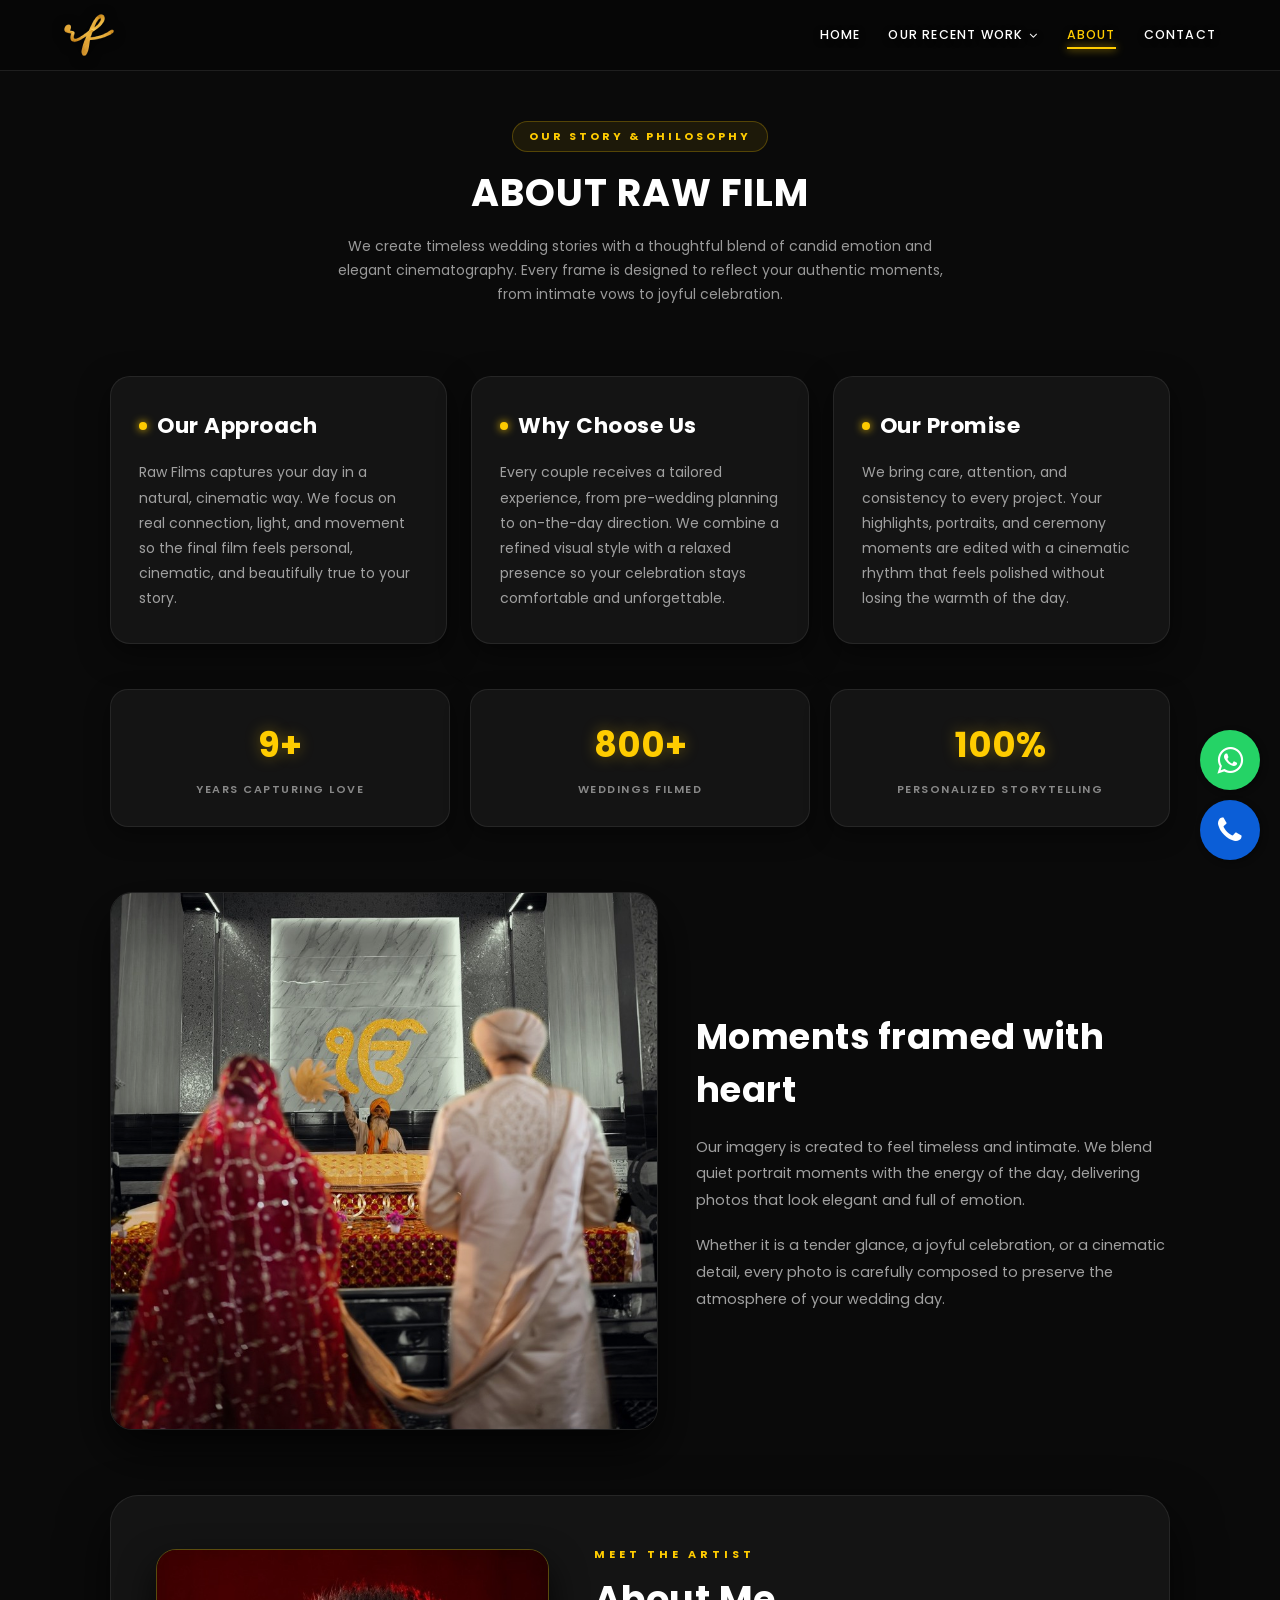
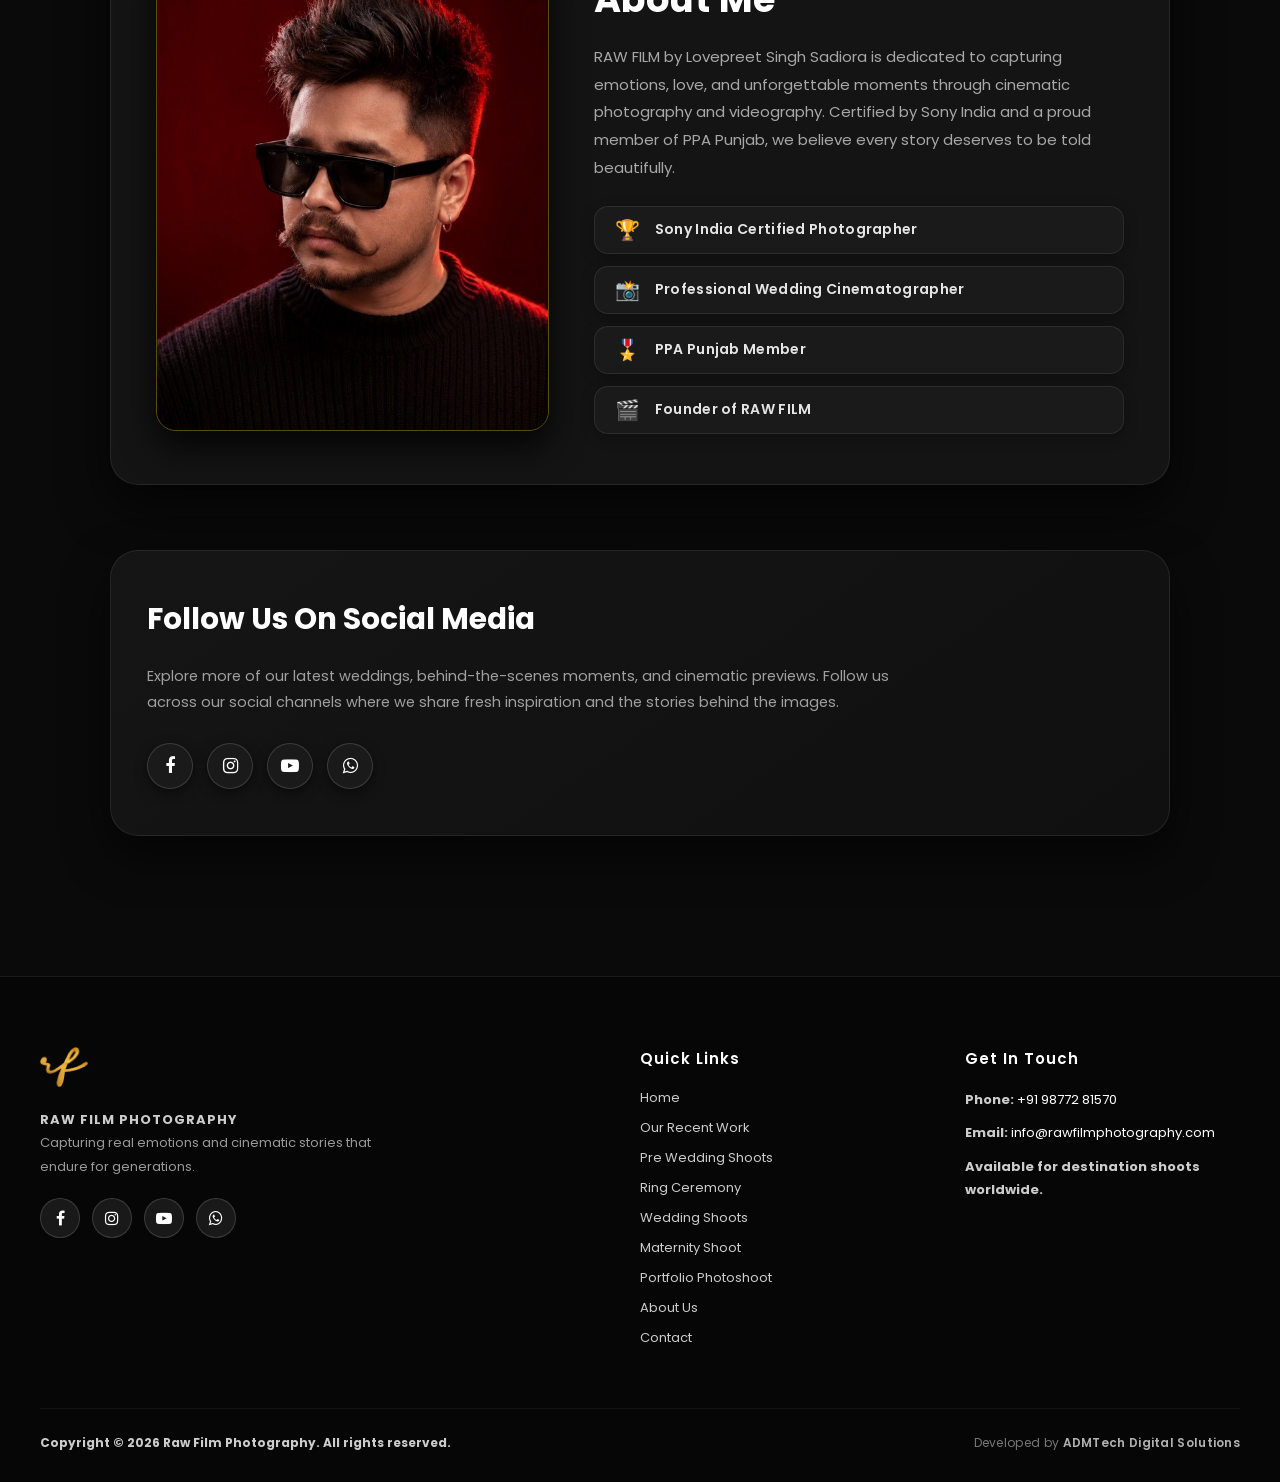
==== commit e39e27cc: "Update home slider scroll to teaser, add Our Recent Work navbar menu, rebrand to Portfolio Photoshoo" ====
--- a/about.html
+++ b/about.html
@@ -5,12 +5,14 @@
     <meta charset="UTF-8">
     <meta name="viewport" content="width=device-width, initial-scale=1.0">
     <title>About Us | RAW FILM Photography</title>
-    <meta name="description" content="Discover the story of RAW FILM by Lovepreet Singh Sadiora. Sony India Certified luxury wedding photographer and cinematographer based in Punjab.">
+    <meta name="description"
+        content="Discover the story of RAW FILM by Lovepreet Singh Sadiora. Sony India Certified luxury wedding photographer and cinematographer based in Punjab.">
     <link rel="canonical" href="https://rawfilmphotography.com/about.html">
 
     <!-- Stylesheets with Cache Buster -->
     <link rel="stylesheet" href="/css/details.css?v=3.0">
-    <link rel="stylesheet" href="https://cdnjs.cloudflare.com/ajax/libs/font-awesome/4.7.0/css/font-awesome.min.css" crossorigin="anonymous">
+    <link rel="stylesheet" href="https://cdnjs.cloudflare.com/ajax/libs/font-awesome/4.7.0/css/font-awesome.min.css"
+        crossorigin="anonymous">
 
     <style>
         /* Instant Guaranteed Dark Theme */
@@ -430,28 +432,34 @@
 <body class="prewedding-page gallery-page">
     <!-- Global Header Component (Single Line) -->
     <div id="site-header"></div>
-    <script src="/header.js"></script>
+    <script src="/header.js?v=2.1"></script>
 
     <!-- Page Header (Pre-Wedding Theme) -->
     <header class="prewedding-hero gallery-hero">
         <span class="prewedding-badge gallery-badge">Our Story &amp; Philosophy</span>
         <h1>About Raw Film</h1>
-        <p>We create timeless wedding stories with a thoughtful blend of candid emotion and elegant cinematography. Every frame is designed to reflect your authentic moments, from intimate vows to joyful celebration.</p>
+        <p>We create timeless wedding stories with a thoughtful blend of candid emotion and elegant cinematography.
+            Every frame is designed to reflect your authentic moments, from intimate vows to joyful celebration.</p>
     </header>
 
     <main class="about-main">
         <div class="about-grid">
             <article class="card">
                 <h2>Our Approach</h2>
-                <p>Raw Films captures your day in a natural, cinematic way. We focus on real connection, light, and movement so the final film feels personal, cinematic, and beautifully true to your story.</p>
+                <p>Raw Films captures your day in a natural, cinematic way. We focus on real connection, light, and
+                    movement so the final film feels personal, cinematic, and beautifully true to your story.</p>
             </article>
             <article class="card">
                 <h2>Why Choose Us</h2>
-                <p>Every couple receives a tailored experience, from pre-wedding planning to on-the-day direction. We combine a refined visual style with a relaxed presence so your celebration stays comfortable and unforgettable.</p>
+                <p>Every couple receives a tailored experience, from pre-wedding planning to on-the-day direction. We
+                    combine a refined visual style with a relaxed presence so your celebration stays comfortable and
+                    unforgettable.</p>
             </article>
             <article class="card">
                 <h2>Our Promise</h2>
-                <p>We bring care, attention, and consistency to every project. Your highlights, portraits, and ceremony moments are edited with a cinematic rhythm that feels polished without losing the warmth of the day.</p>
+                <p>We bring care, attention, and consistency to every project. Your highlights, portraits, and ceremony
+                    moments are edited with a cinematic rhythm that feels polished without losing the warmth of the day.
+                </p>
             </article>
         </div>
 
@@ -474,8 +482,10 @@
             <img src="/image/about.jpeg" alt="Wedding photography highlight" loading="lazy">
             <div class="photo-copy">
                 <h2>Moments framed with heart</h2>
-                <p>Our imagery is created to feel timeless and intimate. We blend quiet portrait moments with the energy of the day, delivering photos that look elegant and full of emotion.</p>
-                <p>Whether it is a tender glance, a joyful celebration, or a cinematic detail, every photo is carefully composed to preserve the atmosphere of your wedding day.</p>
+                <p>Our imagery is created to feel timeless and intimate. We blend quiet portrait moments with the energy
+                    of the day, delivering photos that look elegant and full of emotion.</p>
+                <p>Whether it is a tender glance, a joyful celebration, or a cinematic detail, every photo is carefully
+                    composed to preserve the atmosphere of your wedding day.</p>
             </div>
         </section>
 
@@ -483,30 +493,24 @@
         <section class="about-me-section">
             <div class="about-me-grid">
                 <div class="about-me-img-wrapper">
-                    <img src="/image/me.jpeg" alt="Lovepreet Singh Sadiora - Raw Film" loading="lazy">
+                    <img src="/image/me.jpeg" alt="Lovepreet Singh Sadiora - Founder of RAW FILM" loading="lazy">
                 </div>
                 <div class="about-me-content">
                     <span class="sub-title">MEET THE ARTIST</span>
                     <h2>About Me</h2>
                     <p class="about-bio">
-                        RAW FILM by Lovepreet Singh Sadiora is dedicated to capturing emotions, love, and unforgettable moments through cinematic photography and videography. Certified by Sony India and a proud member of PPA Punjab, we believe every story deserves to be told beautifully.
+                        RAW FILM by Lovepreet Singh Sadiora is dedicated to capturing emotions, love, and
+                        unforgettable moments through cinematic photography and videography. Certified by Sony India
+                        and a proud member of PPA Punjab, we believe every story deserves to be told beautifully.
                     </p>
                     <ul class="about-badges">
-                        <li>
-                            <span class="badge-icon">🏆</span>
-                            <span class="badge-text">Sony India Certified Photographer</span>
+                        <li><span class="badge-icon">🏆</span> <span class="badge-text">Sony India Certified
+                                Photographer</span></li>
+                        <li><span class="badge-icon">📸</span> <span class="badge-text">Professional Wedding
+                                Cinematographer</span></li>
+                        <li><span class="badge-icon">🎖️</span> <span class="badge-text">PPA Punjab Member</span>
                         </li>
-                        <li>
-                            <span class="badge-icon">📷</span>
-                            <span class="badge-text">Professional Wedding Cinematographer</span>
-                        </li>
-                        <li>
-                            <span class="badge-icon">🏅</span>
-                            <span class="badge-text">PPA Punjab Member</span>
-                        </li>
-                        <li>
-                            <span class="badge-icon">🎬</span>
-                            <span class="badge-text">Founder of RAW FILM</span>
+                        <li><span class="badge-icon">🎬</span> <span class="badge-text">Founder of RAW FILM</span>
                         </li>
                     </ul>
                 </div>
@@ -516,21 +520,25 @@
         <section class="social-media-section">
             <div class="social-header">
                 <h2>Follow Us On Social Media</h2>
-                <a href="https://www.instagram.com/rawfilm13" target="_blank" rel="noreferrer" class="insta-handle">@rawfilm13</a>
-            </div>
-            <p>Explore more of our latest weddings, behind-the-scenes moments, and cinematic previews. Follow us across our social channels where we share fresh inspiration and the stories behind the images.</p>
+            </div>
+            <p>Explore more of our latest weddings, behind-the-scenes moments, and cinematic previews. Follow us across
+                our social channels where we share fresh inspiration and the stories behind the images.</p>
             <div class="social-links-row">
-                <a href="https://www.facebook.com/lucky.singh.261176" target="_blank" rel="noreferrer" aria-label="Facebook"><i class="fa fa-facebook"></i></a>
-                <a href="https://www.instagram.com/rawfilm13" target="_blank" rel="noreferrer" aria-label="Instagram"><i class="fa fa-instagram"></i></a>
-                <a href="https://www.youtube.com/@rawfilm13" target="_blank" rel="noreferrer" aria-label="YouTube"><i class="fa fa-youtube-play"></i></a>
-                <a href="https://wa.me/+919877281570" target="_blank" rel="noreferrer" aria-label="WhatsApp"><i class="fa fa-whatsapp"></i></a>
+                <a href="https://www.facebook.com/lucky.singh.261176" target="_blank" rel="noreferrer"
+                    aria-label="Facebook"><i class="fa fa-facebook"></i></a>
+                <a href="https://www.instagram.com/rawfilm13" target="_blank" rel="noreferrer" aria-label="Instagram"><i
+                        class="fa fa-instagram"></i></a>
+                <a href="https://www.youtube.com/@rawfilm13" target="_blank" rel="noreferrer" aria-label="YouTube"><i
+                        class="fa fa-youtube-play"></i></a>
+                <a href="https://wa.me/+919877281570" target="_blank" rel="noreferrer" aria-label="WhatsApp"><i
+                        class="fa fa-whatsapp"></i></a>
             </div>
         </section>
     </main>
 
     <!-- Global Footer Component (Single Line) -->
     <div id="site-footer"></div>
-    <script src="/footer.js"></script>
+    <script src="/footer.js?v=2.1"></script>
 </body>
 
 </html>
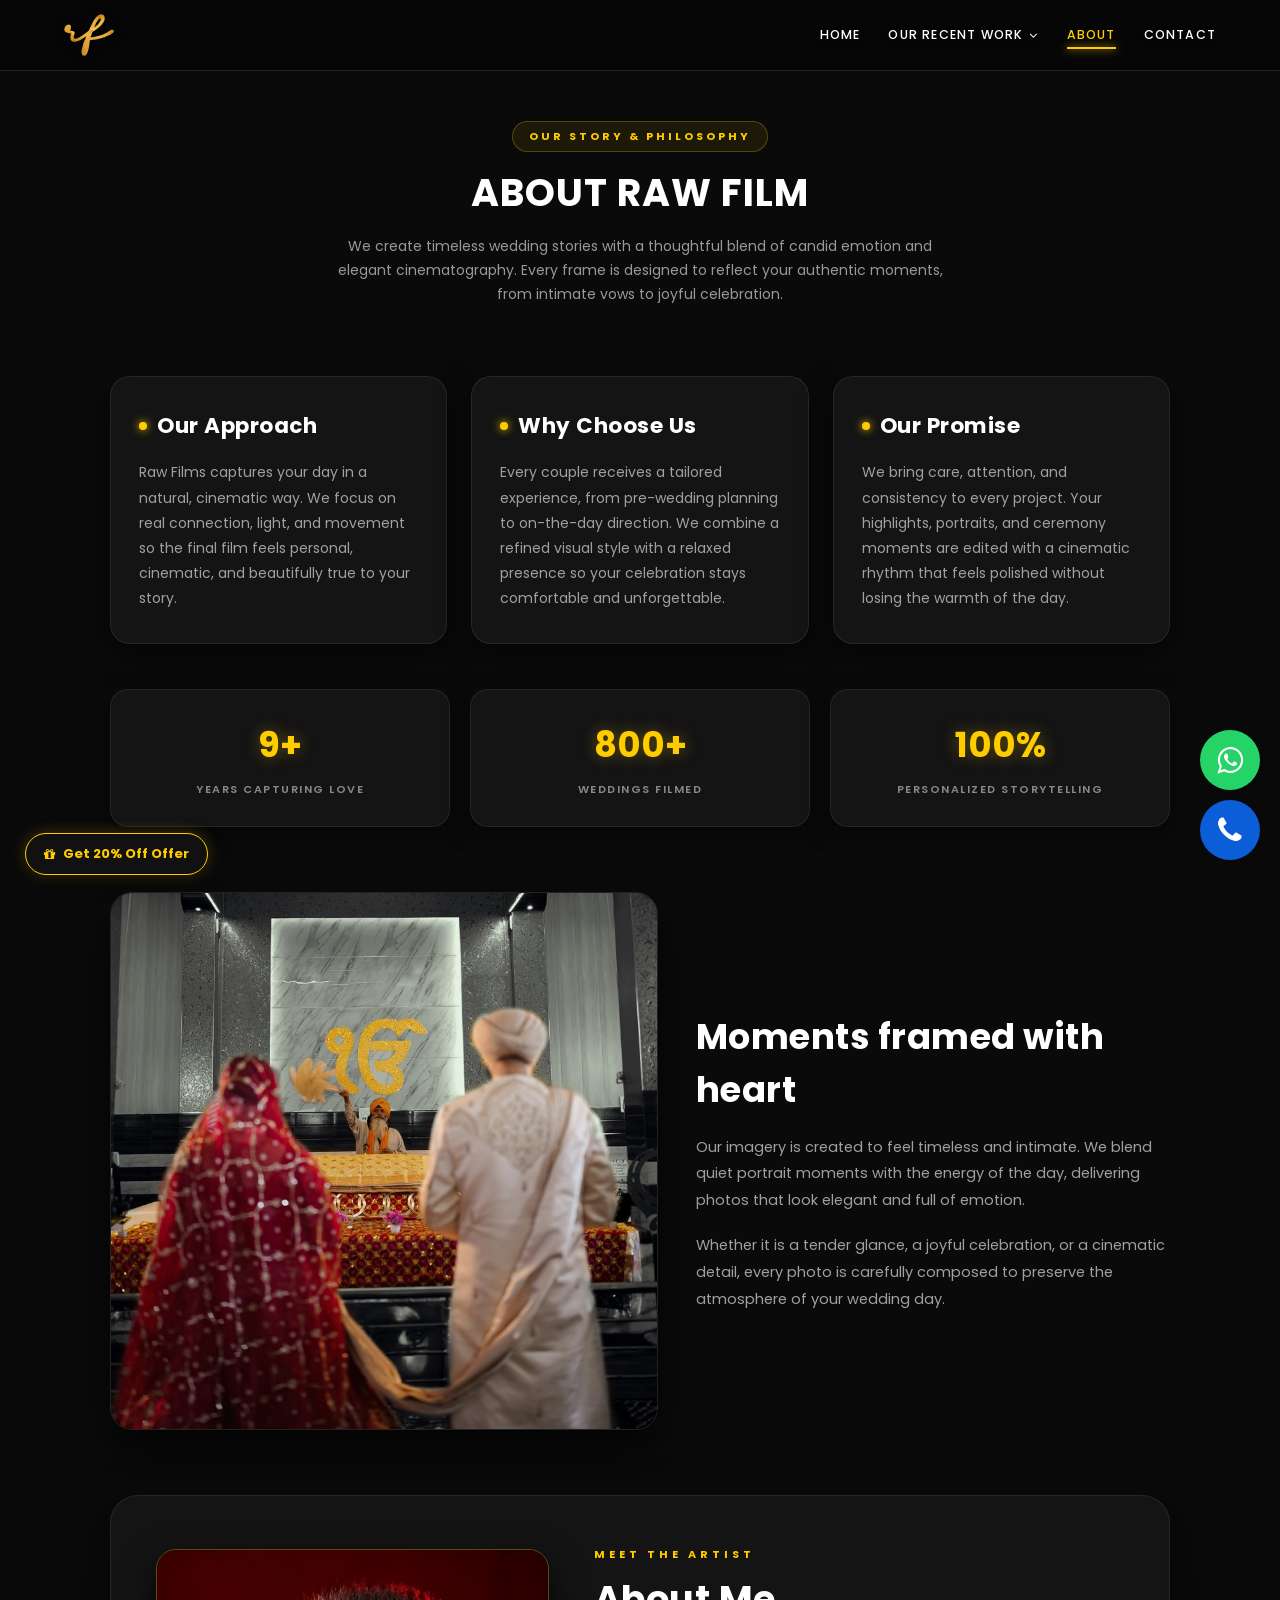
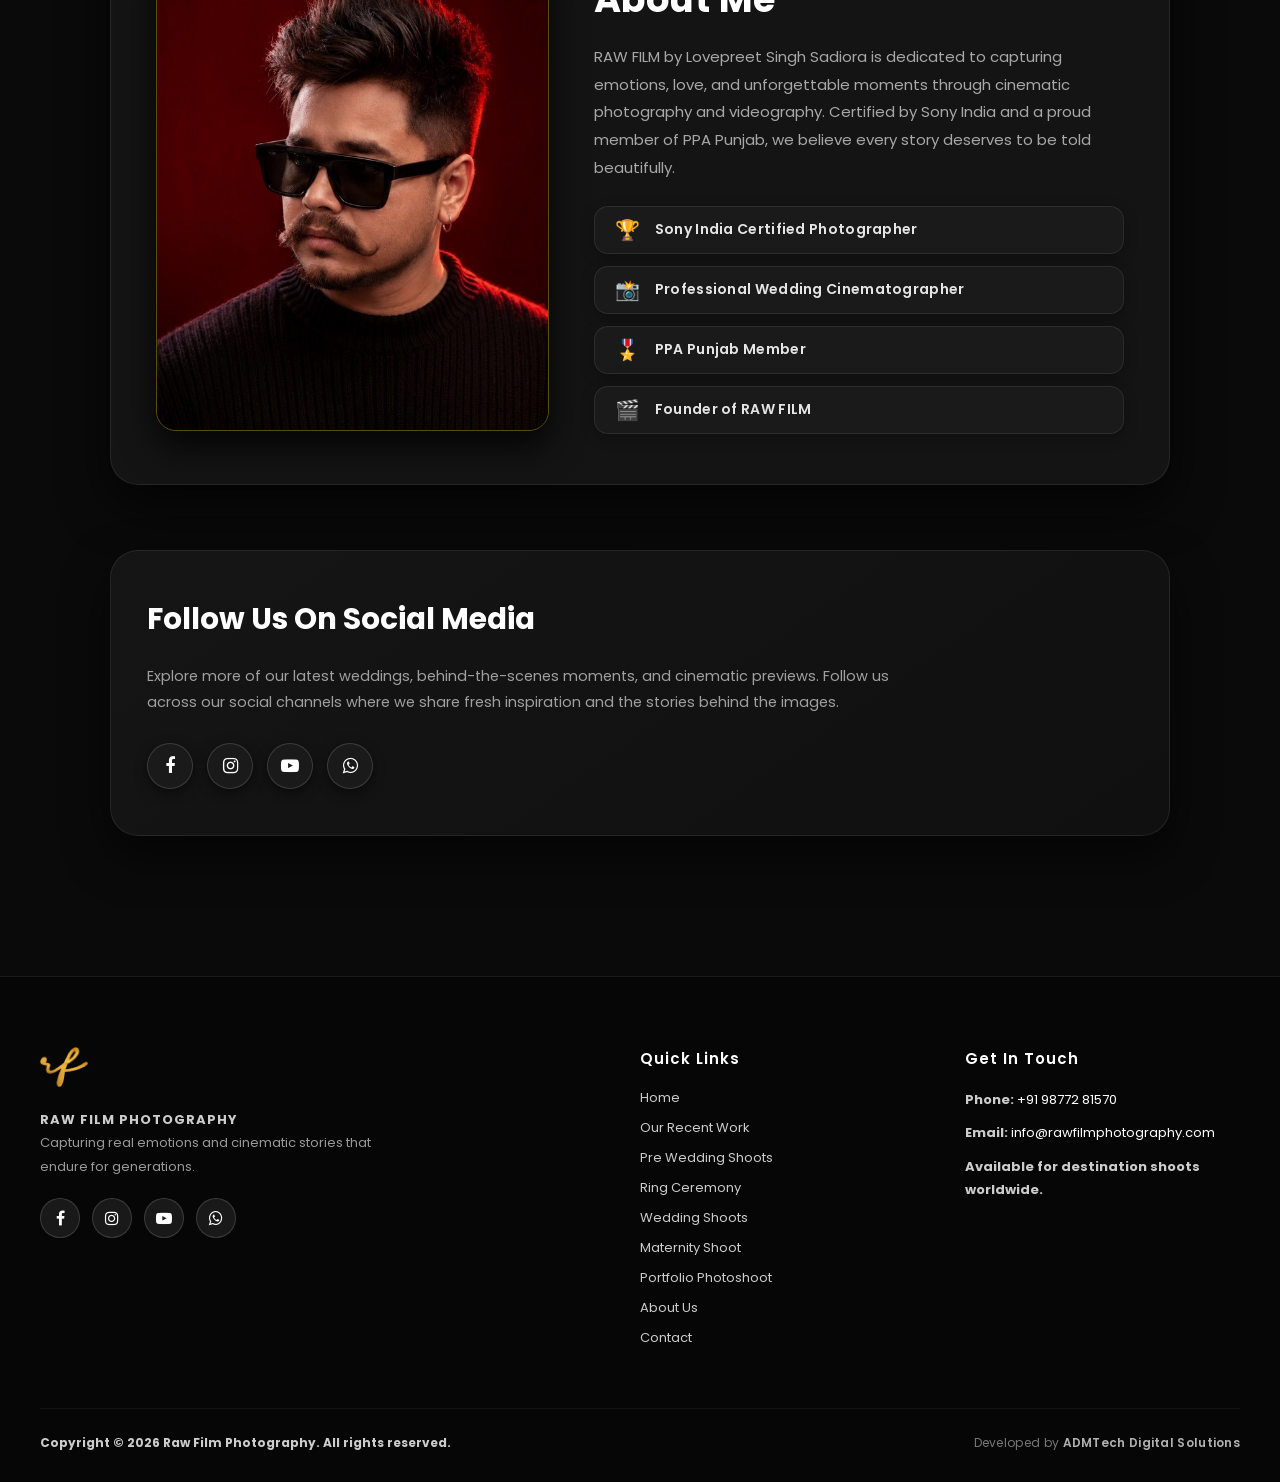
==== commit e9512b43: "Include 20% off offer popup across all website pages" ====
--- a/about.html
+++ b/about.html
@@ -8,6 +8,10 @@
     <meta name="description"
         content="Discover the story of RAW FILM by Lovepreet Singh Sadiora. Sony India Certified luxury wedding photographer and cinematographer based in Punjab.">
     <link rel="canonical" href="https://rawfilmphotography.com/about.html">
+
+    <!-- Favicon -->
+    <link rel="icon" type="image/webp" href="/image/favicon.webp">
+    <link rel="apple-touch-icon" href="/image/favicon.webp">
 
     <!-- Stylesheets with Cache Buster -->
     <link rel="stylesheet" href="/css/details.css?v=3.0">
@@ -539,6 +543,7 @@
     <!-- Global Footer Component (Single Line) -->
     <div id="site-footer"></div>
     <script src="/footer.js?v=2.1"></script>
+    <script src="/popup.js"></script>
 </body>
 
 </html>
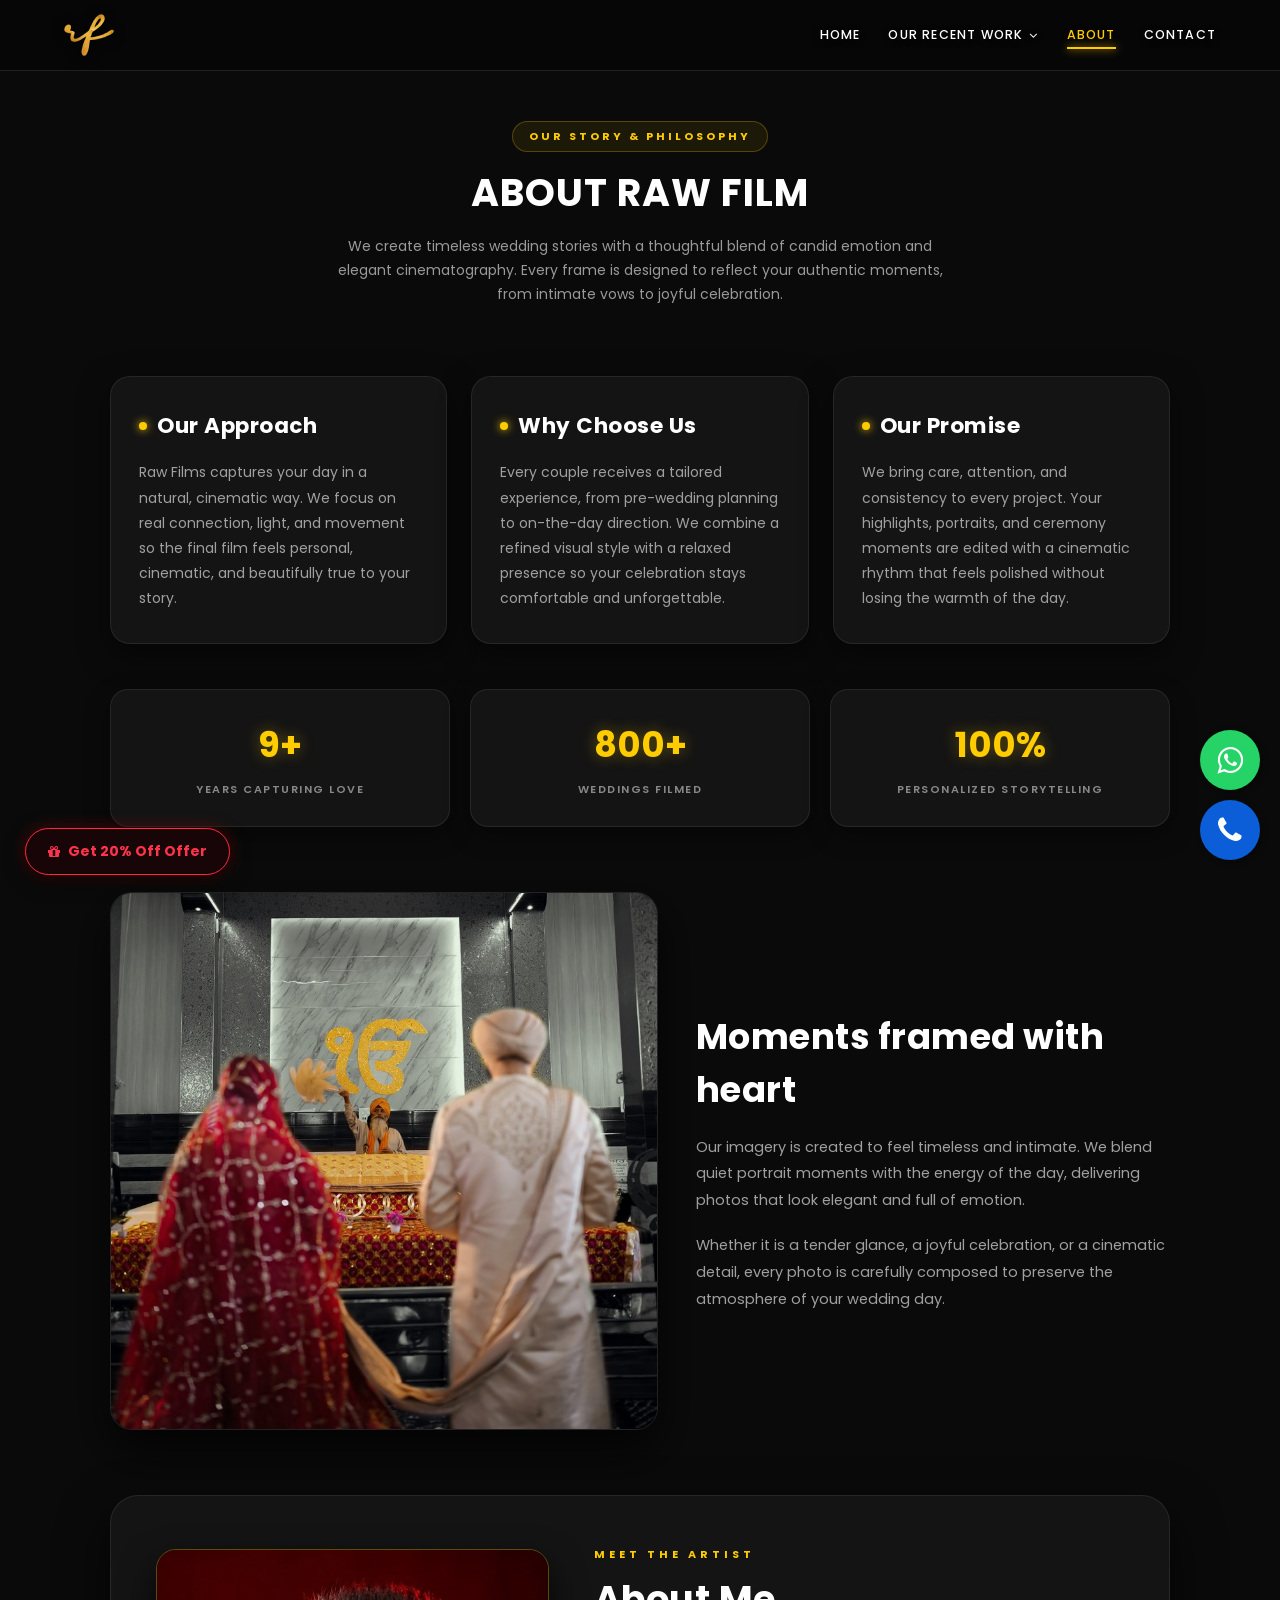
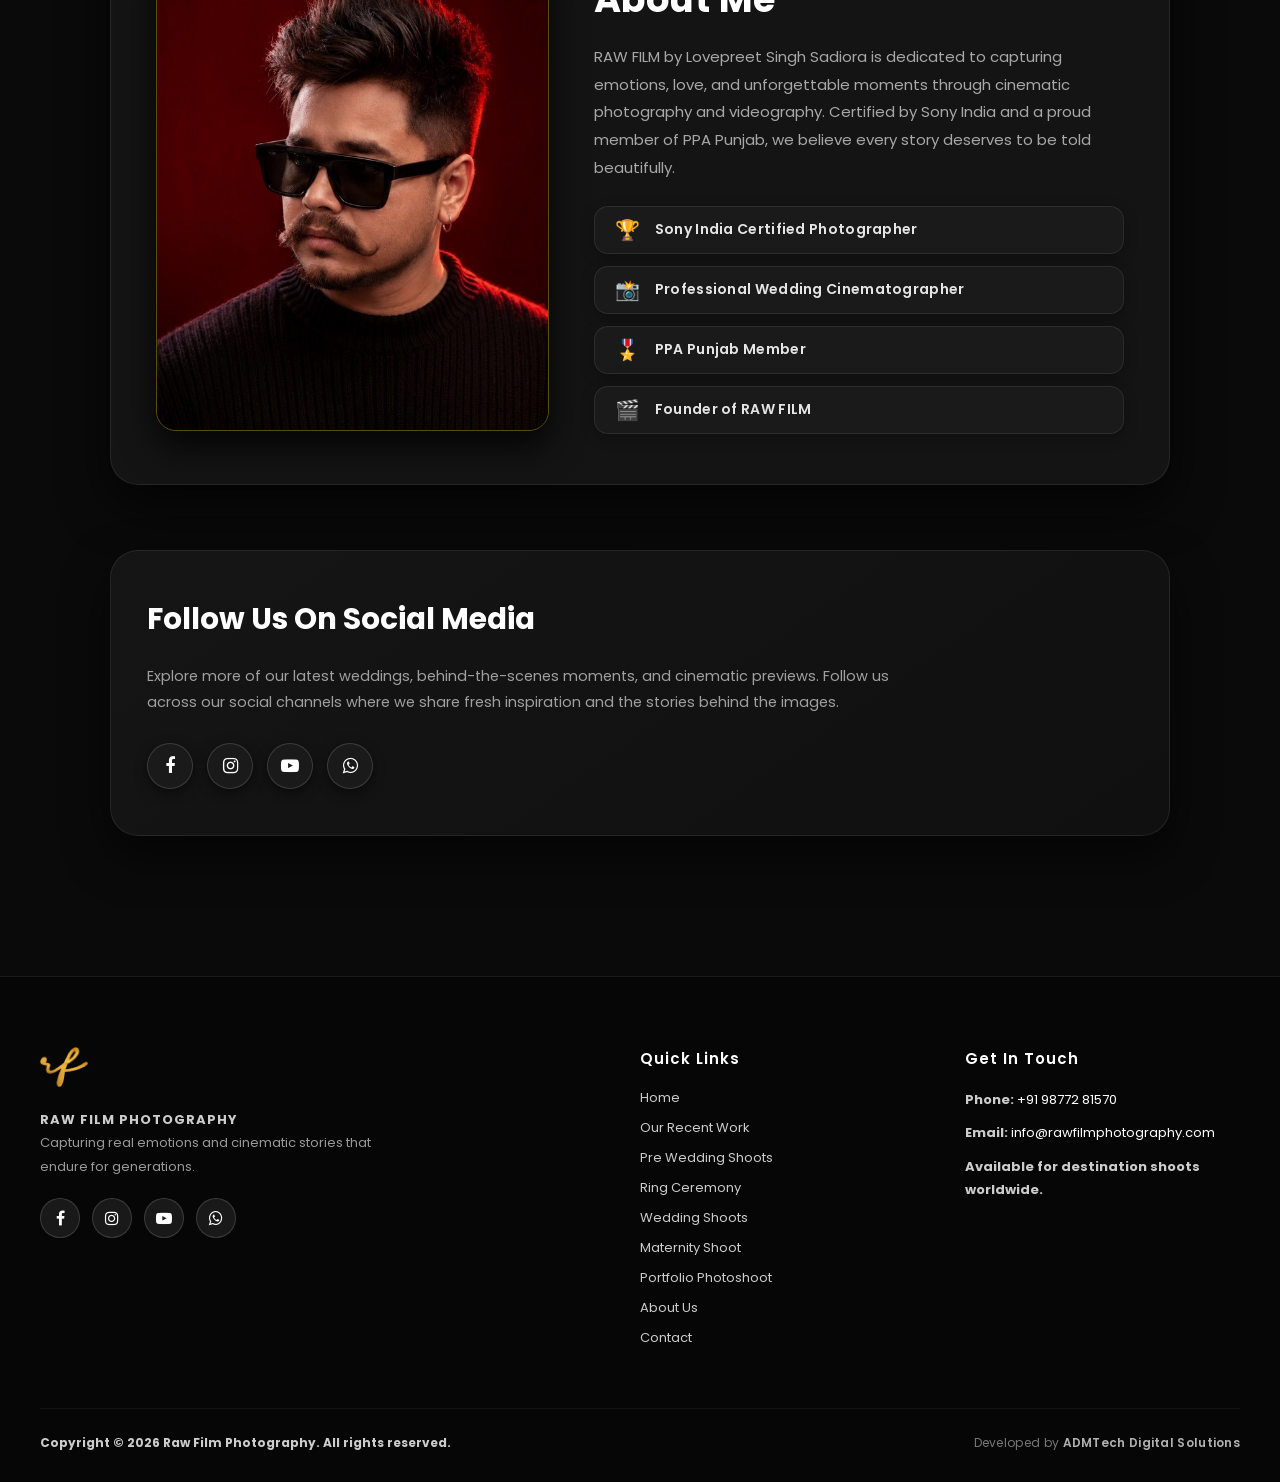
==== commit 18886842: "Enlarge 20% OFF text on image and bust browser cache across all pages" ====
--- a/about.html
+++ b/about.html
@@ -543,7 +543,7 @@
     <!-- Global Footer Component (Single Line) -->
     <div id="site-footer"></div>
     <script src="/footer.js?v=2.1"></script>
-    <script src="/popup.js"></script>
+    <script src="/popup.js?v=3.0"></script>
 </body>
 
 </html>
